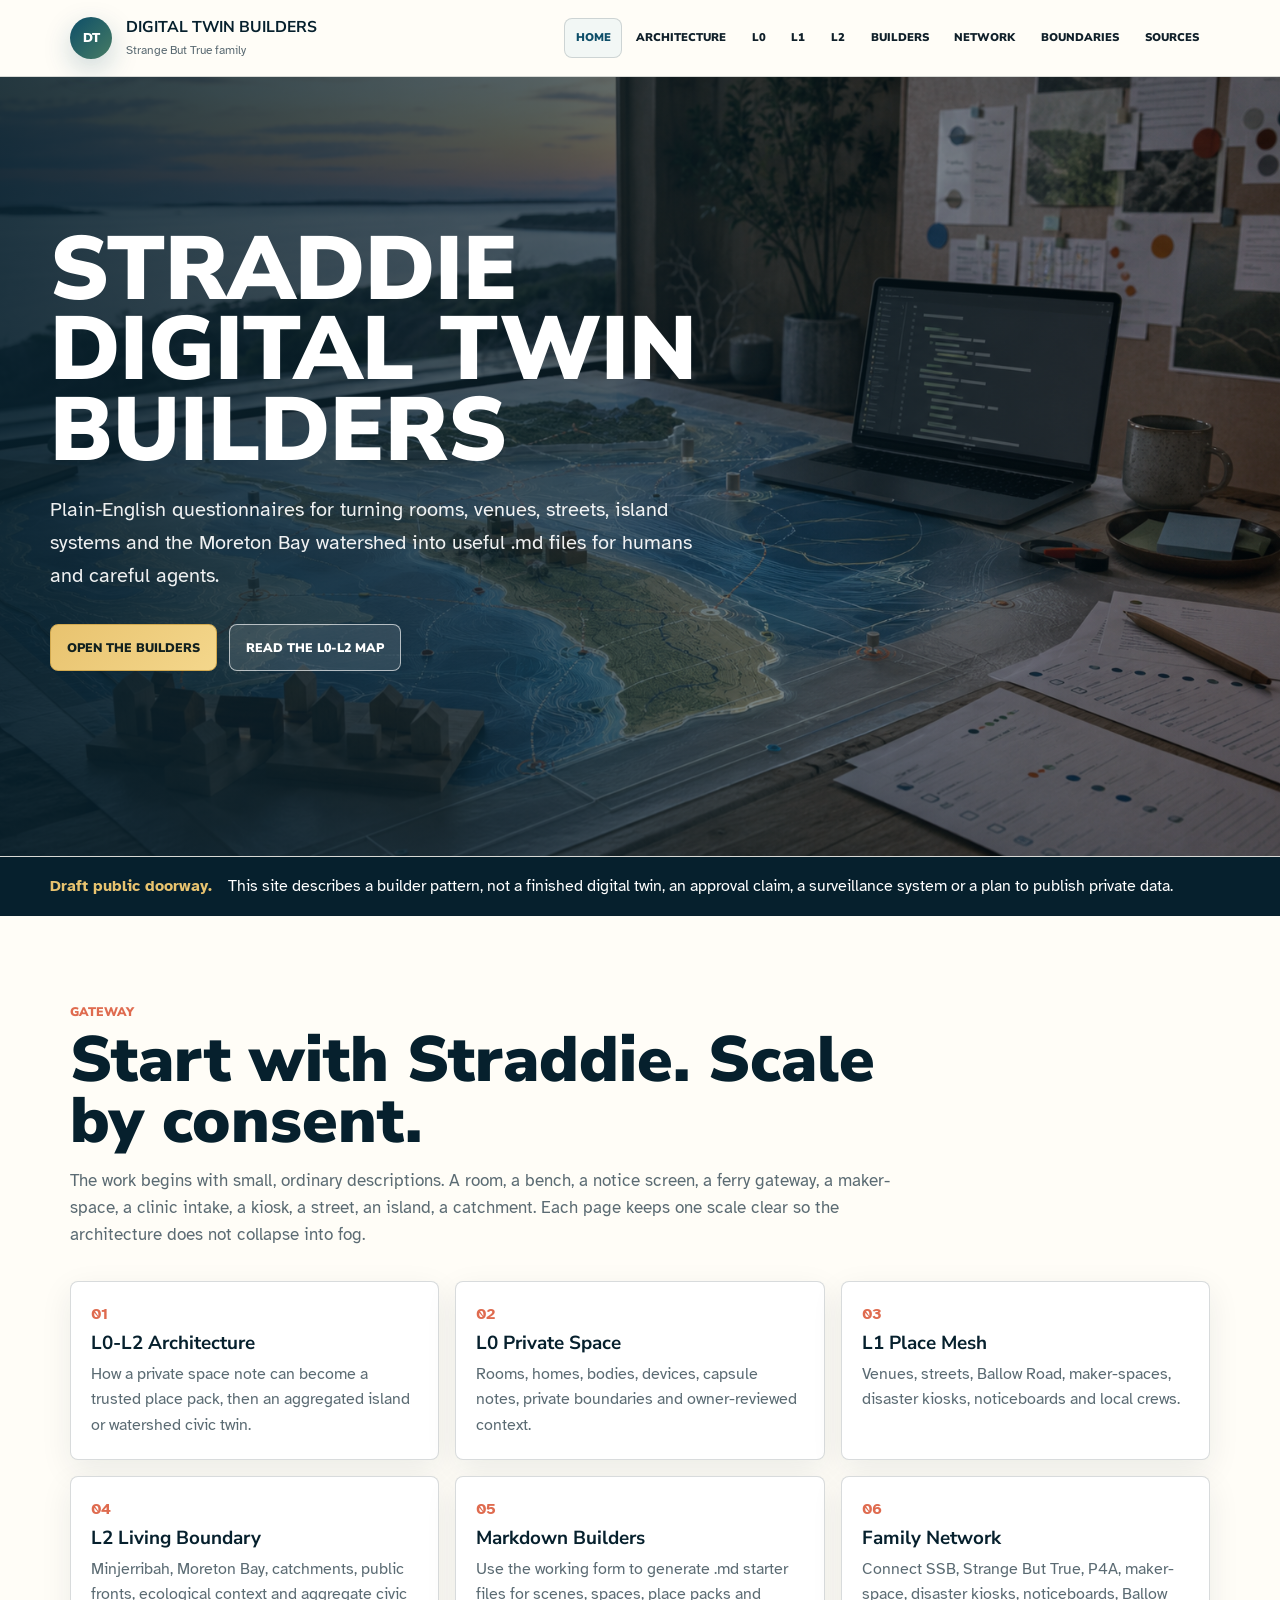
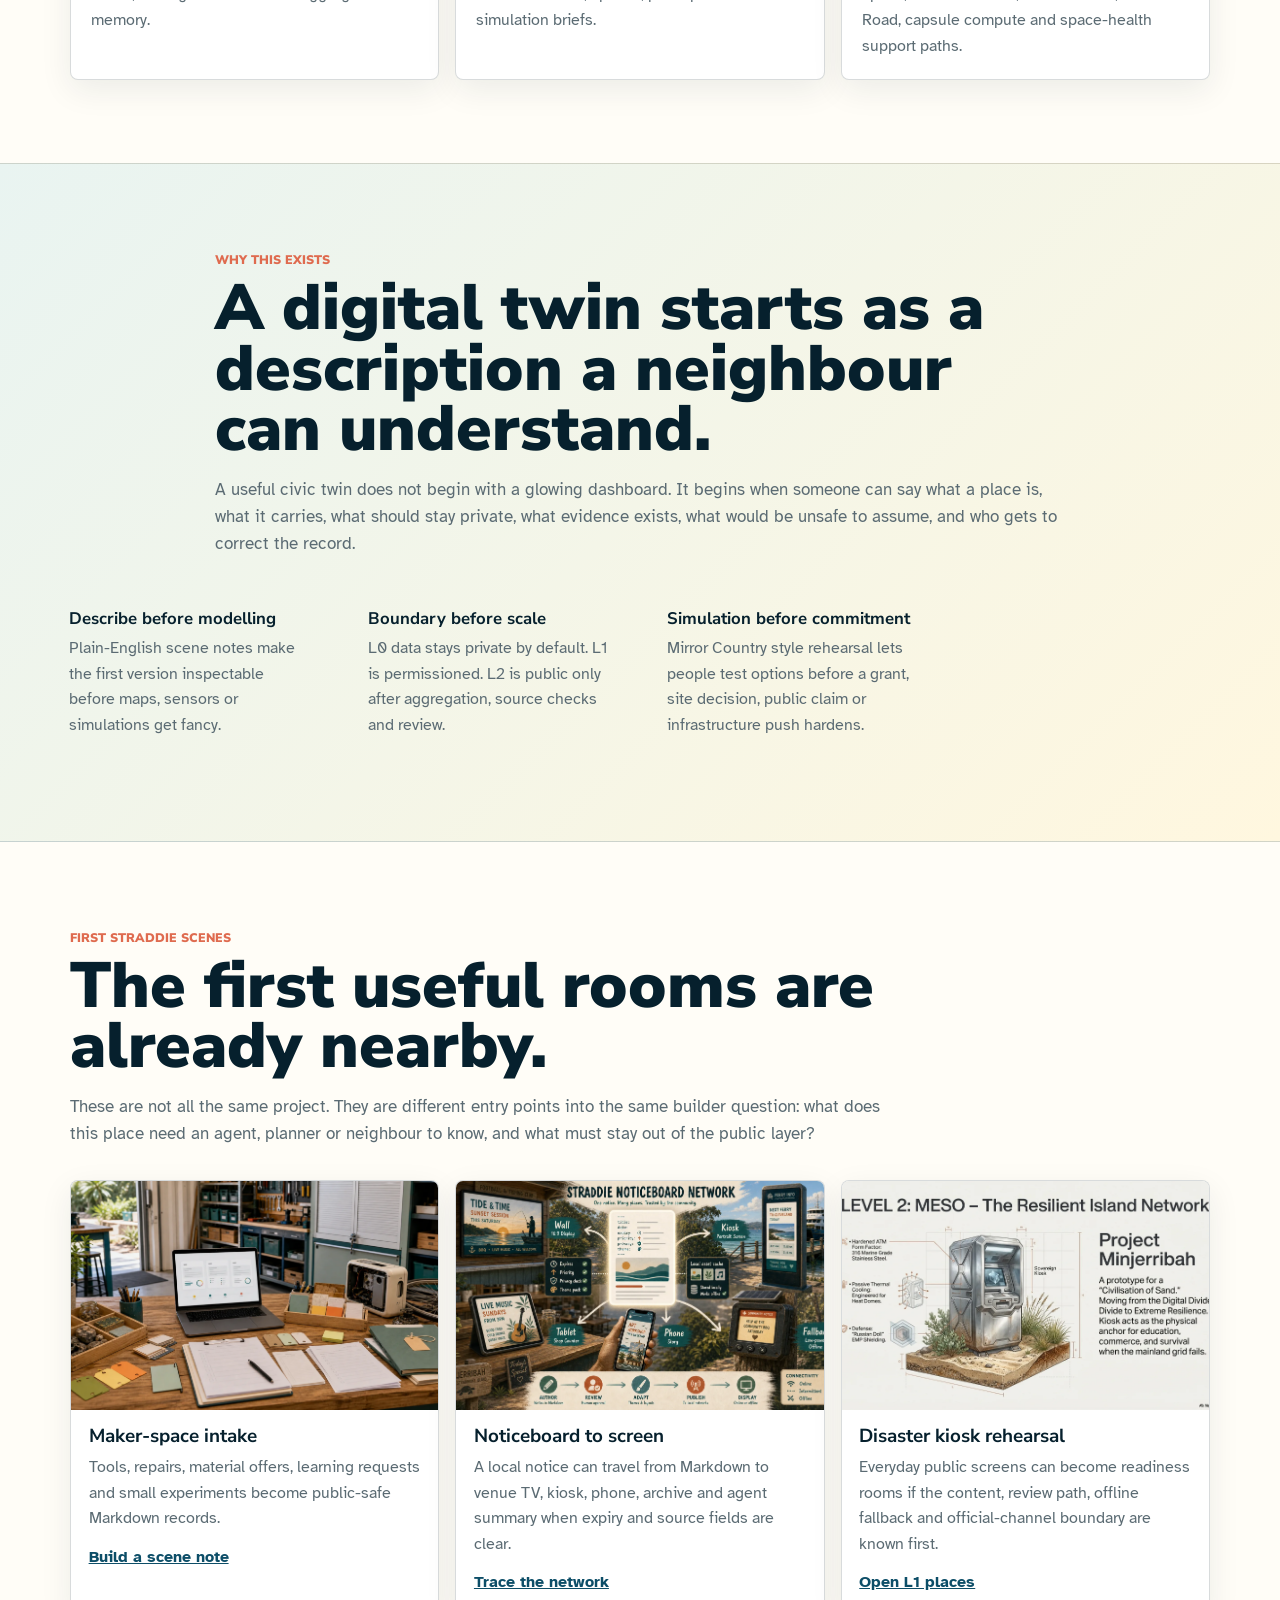
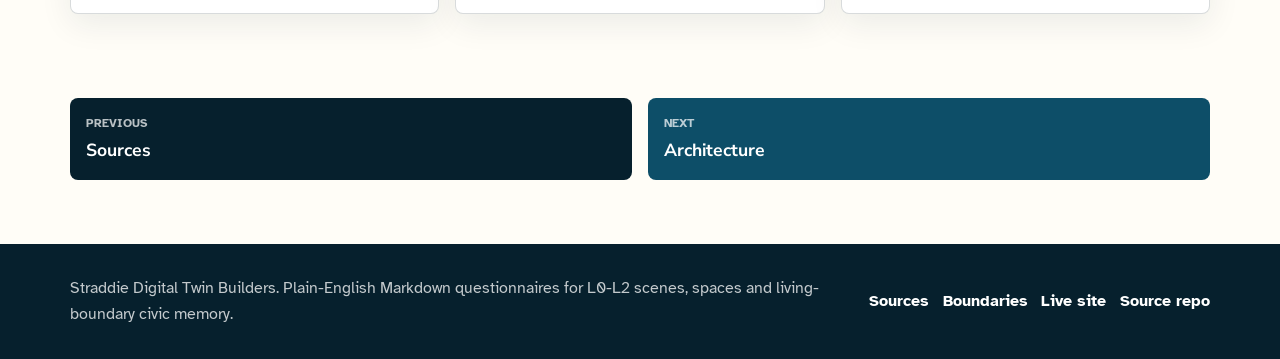
==== index.html @ 5647ea0c "Build Straddie digital twin builders" ====
<!doctype html>
<html lang="en-AU">
  <head>
    <meta charset="utf-8">
    <meta name="viewport" content="width=device-width, initial-scale=1">
    <meta name="description" content="Plain-English Markdown builders for Straddie / Minjerribah digital twin scenes, spaces and watershed-scale civic simulation from L0 to L2.">
    <meta property="og:title" content="Straddie Digital Twin Builders">
    <meta property="og:description" content="A Strange But True family site for describing rooms, places and Moreton Bay watershed scenes as useful .md files.">
    <meta property="og:image" content="assets/img/digital-twin-builders-hero.png">
    <title>Straddie Digital Twin Builders</title>
    <link rel="preconnect" href="https://fonts.googleapis.com">
    <link rel="preconnect" href="https://fonts.gstatic.com" crossorigin>
    <link href="https://fonts.googleapis.com/css2?family=Atkinson+Hyperlegible:wght@400;700&family=Nunito+Sans:wght@700;800;900&display=swap" rel="stylesheet">
    <link rel="stylesheet" href="styles.css">
  </head>
  <body data-page="home">
    <a class="skip-link" href="#main">Skip to content</a>
    <header class="site-header" data-site-header></header>

    <main id="main">
      <section class="hero" id="top" aria-labelledby="hero-title">
        <img class="hero-media" src="assets/img/digital-twin-builders-hero.png" alt="A coastal planning table with layered maps of Minjerribah and Moreton Bay, Markdown forms, small scale blocks and civic simulation notes">
        <div class="hero-shade" aria-hidden="true"></div>
        <div class="hero-copy">
          <h1 id="hero-title">Straddie Digital Twin Builders</h1>
          <p class="hero-lede">Plain-English questionnaires for turning rooms, venues, streets, island systems and the Moreton Bay watershed into useful .md files for humans and careful agents.</p>
          <div class="hero-actions">
            <a class="button primary" href="builders.html">Open the builders</a>
            <a class="button secondary" href="architecture.html">Read the L0-L2 map</a>
          </div>
        </div>
      </section>

      <section class="notice-band" aria-label="Public framing">
        <strong>Draft public doorway.</strong>
        <span>This site describes a builder pattern, not a finished digital twin, an approval claim, a surveillance system or a plan to publish private data.</span>
      </section>

      <section class="section" aria-labelledby="gateway-title">
        <div class="section-heading">
          <span class="section-label">Gateway</span>
          <h2 id="gateway-title">Start with Straddie. Scale by consent.</h2>
          <p>The work begins with small, ordinary descriptions. A room, a bench, a notice screen, a ferry gateway, a maker-space, a clinic intake, a kiosk, a street, an island, a catchment. Each page keeps one scale clear so the architecture does not collapse into fog.</p>
        </div>
        <div class="door-grid">
          <a class="door-card" href="architecture.html">
            <span>01</span>
            <h3>L0-L2 Architecture</h3>
            <p>How a private space note can become a trusted place pack, then an aggregated island or watershed civic twin.</p>
          </a>
          <a class="door-card" href="l0.html">
            <span>02</span>
            <h3>L0 Private Space</h3>
            <p>Rooms, homes, bodies, devices, capsule notes, private boundaries and owner-reviewed context.</p>
          </a>
          <a class="door-card" href="l1.html">
            <span>03</span>
            <h3>L1 Place Mesh</h3>
            <p>Venues, streets, Ballow Road, maker-spaces, disaster kiosks, noticeboards and local crews.</p>
          </a>
          <a class="door-card" href="l2.html">
            <span>04</span>
            <h3>L2 Living Boundary</h3>
            <p>Minjerribah, Moreton Bay, catchments, public fronts, ecological context and aggregate civic memory.</p>
          </a>
          <a class="door-card" href="builders.html">
            <span>05</span>
            <h3>Markdown Builders</h3>
            <p>Use the working form to generate .md starter files for scenes, spaces, place packs and simulation briefs.</p>
          </a>
          <a class="door-card" href="network.html">
            <span>06</span>
            <h3>Family Network</h3>
            <p>Connect SSB, Strange But True, P4A, maker-space, disaster kiosks, noticeboards, Ballow Road, capsule compute and space-health support paths.</p>
          </a>
        </div>
      </section>

      <section class="section accent-band" aria-labelledby="why-title">
        <div class="wide-copy">
          <span class="section-label">Why this exists</span>
          <h2 id="why-title">A digital twin starts as a description a neighbour can understand.</h2>
          <p>A useful civic twin does not begin with a glowing dashboard. It begins when someone can say what a place is, what it carries, what should stay private, what evidence exists, what would be unsafe to assume, and who gets to correct the record.</p>
        </div>
        <div class="method-grid">
          <article>
            <strong>Describe before modelling</strong>
            <span>Plain-English scene notes make the first version inspectable before maps, sensors or simulations get fancy.</span>
          </article>
          <article>
            <strong>Boundary before scale</strong>
            <span>L0 data stays private by default. L1 is permissioned. L2 is public only after aggregation, source checks and review.</span>
          </article>
          <article>
            <strong>Simulation before commitment</strong>
            <span>Mirror Country style rehearsal lets people test options before a grant, site decision, public claim or infrastructure push hardens.</span>
          </article>
        </div>
      </section>

      <section class="section" aria-labelledby="starter-title">
        <div class="section-heading">
          <span class="section-label">First Straddie scenes</span>
          <h2 id="starter-title">The first useful rooms are already nearby.</h2>
          <p>These are not all the same project. They are different entry points into the same builder question: what does this place need an agent, planner or neighbour to know, and what must stay out of the public layer?</p>
        </div>
        <div class="feature-grid three">
          <article class="feature-card">
            <img src="assets/img/forms-intake-desk.webp" alt="A workshop intake desk with paper forms, a laptop and organised repair parts">
            <h3>Maker-space intake</h3>
            <p>Tools, repairs, material offers, learning requests and small experiments become public-safe Markdown records.</p>
            <a href="builders.html">Build a scene note</a>
          </article>
          <article class="feature-card">
            <img src="assets/img/noticeboard-device-pipeline.webp" alt="A noticeboard pipeline showing one Markdown notice adapted to different public screens">
            <h3>Noticeboard to screen</h3>
            <p>A local notice can travel from Markdown to venue TV, kiosk, phone, archive and agent summary when expiry and source fields are clear.</p>
            <a href="network.html">Trace the network</a>
          </article>
          <article class="feature-card">
            <img src="assets/img/resilient-island-network.webp" alt="Illustrated island network of rugged public screens and resilience nodes">
            <h3>Disaster kiosk rehearsal</h3>
            <p>Everyday public screens can become readiness rooms if the content, review path, offline fallback and official-channel boundary are known first.</p>
            <a href="l1.html">Open L1 places</a>
          </article>
        </div>
      </section>

      <div class="sequence-wrap" data-sequence-nav></div>
    </main>

    <footer class="site-footer" data-site-footer></footer>
    <button class="to-top" type="button" data-to-top aria-label="Back to top">Top</button>
    <script src="script.js"></script>
  </body>
</html>
---- styles.css ----
:root {
  --ink: #10202a;
  --muted: #5b6b73;
  --paper: #fffdf7;
  --soft: #f2f7f5;
  --bay: #0d4e68;
  --deep: #06202d;
  --eucalypt: #477c64;
  --sand: #e8c36f;
  --coral: #df6b4f;
  --sky: #d9eef2;
  --line: rgba(16, 32, 42, .16);
  --white: #ffffff;
  --shadow: 0 20px 48px rgba(6, 32, 45, .16);
  --radius: 8px;
  color-scheme: light;
}

* {
  box-sizing: border-box;
}

html {
  scroll-behavior: smooth;
}

body {
  margin: 0;
  font-family: "Atkinson Hyperlegible", Arial, sans-serif;
  color: var(--ink);
  background: var(--paper);
  line-height: 1.6;
}

a {
  color: inherit;
}

img {
  display: block;
  max-width: 100%;
}

.skip-link {
  position: absolute;
  top: -100px;
  left: 1rem;
  z-index: 30;
  background: var(--deep);
  color: var(--white);
  padding: .75rem 1rem;
  border-radius: var(--radius);
}

.skip-link:focus {
  top: 1rem;
}

.site-header {
  position: sticky;
  top: 0;
  z-index: 20;
  background: rgba(255, 253, 247, .92);
  border-bottom: 1px solid var(--line);
  backdrop-filter: blur(16px);
}

.nav {
  min-height: 76px;
  max-width: 1180px;
  margin: 0 auto;
  padding: 0 1.25rem;
  display: flex;
  align-items: center;
  justify-content: space-between;
  gap: 1rem;
}

.brand {
  display: inline-flex;
  align-items: center;
  gap: .85rem;
  text-decoration: none;
  min-width: 230px;
}

.brand-mark {
  width: 42px;
  height: 42px;
  border-radius: 50%;
  display: grid;
  place-items: center;
  background: linear-gradient(135deg, var(--bay), var(--eucalypt));
  color: var(--white);
  font-family: "Nunito Sans", Arial, sans-serif;
  font-weight: 900;
  font-size: .8rem;
  box-shadow: 0 10px 28px rgba(13, 78, 104, .22);
}

.brand-text {
  display: grid;
  gap: .02rem;
}

.brand-text strong,
h1,
h2,
h3,
.nav-links a,
.button,
.section-label {
  font-family: "Nunito Sans", Arial, sans-serif;
}

.brand-text strong {
  color: var(--deep);
  text-transform: uppercase;
  font-size: .98rem;
}

.brand-text span {
  color: var(--muted);
  font-size: .78rem;
}

.nav-links {
  display: flex;
  align-items: center;
  justify-content: flex-end;
  gap: .2rem;
  flex-wrap: wrap;
}

.nav-links a {
  text-decoration: none;
  text-transform: uppercase;
  font-size: .7rem;
  font-weight: 900;
  padding: .62rem .64rem;
  border-radius: var(--radius);
  border: 1px solid transparent;
}

.nav-links a:hover,
.nav-links a[aria-current="page"] {
  border-color: var(--line);
  background: var(--soft);
  color: var(--bay);
}

.nav-toggle {
  display: none;
  border: 1px solid var(--line);
  background: var(--white);
  color: var(--ink);
  border-radius: var(--radius);
  padding: .65rem .85rem;
  font-weight: 900;
}

.hero {
  position: relative;
  min-height: min(780px, calc(100vh - 76px));
  display: flex;
  align-items: center;
  overflow: hidden;
  border-bottom: 1px solid var(--line);
}

.hero-media {
  position: absolute;
  inset: 0;
  width: 100%;
  height: 100%;
  object-fit: cover;
}

.hero-shade {
  position: absolute;
  inset: 0;
  background: linear-gradient(90deg, rgba(6, 32, 45, .88) 0%, rgba(6, 32, 45, .68) 43%, rgba(6, 32, 45, .14) 100%);
}

.hero-copy {
  position: relative;
  width: min(720px, calc(100% - 2rem));
  margin-left: max(1.25rem, calc((100vw - 1180px) / 2));
  padding: 5rem 0 7rem;
  color: var(--white);
}

.hero-copy h1 {
  margin: 0 0 1.4rem;
  max-width: 780px;
  font-size: clamp(3.1rem, 7vw, 7.8rem);
  line-height: .9;
  text-transform: uppercase;
  font-weight: 900;
}

.hero-lede,
.lede {
  font-size: clamp(1.04rem, 1.7vw, 1.28rem);
  color: inherit;
  max-width: 680px;
  margin: 0;
}

.hero-lede {
  color: rgba(255, 255, 255, .93);
  margin-bottom: 2rem;
}

.hero-actions,
.builder-actions {
  display: flex;
  flex-wrap: wrap;
  gap: .75rem;
}

.button {
  display: inline-flex;
  min-height: 46px;
  align-items: center;
  justify-content: center;
  border-radius: var(--radius);
  border: 1px solid currentColor;
  padding: .78rem 1rem;
  text-decoration: none;
  font-weight: 900;
  text-transform: uppercase;
  font-size: .78rem;
  cursor: pointer;
}

.button.primary {
  color: #12211f;
  border-color: #d2a94f;
  background: linear-gradient(135deg, var(--sand), #f4d78c);
}

.button.secondary {
  color: inherit;
  border-color: rgba(255, 255, 255, .56);
  background: rgba(255, 255, 255, .1);
}

main .button.secondary,
.builder-actions .button.secondary {
  border-color: var(--line);
  background: var(--white);
}

.hero .button.secondary {
  color: var(--white);
  border-color: rgba(255, 255, 255, .64);
  background: rgba(255, 255, 255, .12);
}

.notice-band {
  display: flex;
  gap: 1rem;
  align-items: center;
  padding: 1.05rem max(1.25rem, calc((100vw - 1180px) / 2));
  background: var(--deep);
  color: var(--white);
}

.notice-band strong {
  color: var(--sand);
  white-space: nowrap;
}

.section,
.page-hero {
  max-width: 1180px;
  margin: 0 auto;
  padding: 5.2rem 1.25rem;
}

.page-hero {
  display: grid;
  grid-template-columns: minmax(0, 1.1fr) minmax(320px, .9fr);
  gap: clamp(2rem, 5vw, 5rem);
  align-items: center;
}

.compact-hero {
  grid-template-columns: 1fr;
  padding-bottom: 3rem;
}

.page-hero h1,
.section-heading h2,
.wide-copy h2 {
  margin: .3rem 0 1rem;
  font-size: clamp(2.25rem, 5vw, 5.2rem);
  line-height: .95;
  font-weight: 900;
  color: var(--deep);
}

.page-hero .lede {
  color: #33454c;
}

.section-heading {
  max-width: 820px;
  margin-bottom: 2rem;
}

.section-heading p,
.wide-copy p {
  color: var(--muted);
  font-size: 1.05rem;
}

.section-label {
  display: inline-block;
  color: var(--coral);
  text-transform: uppercase;
  font-weight: 900;
  font-size: .78rem;
}

.door-grid,
.feature-grid,
.info-grid,
.question-grid,
.source-grid,
.boundary-grid {
  display: grid;
  gap: 1rem;
}

.door-grid {
  grid-template-columns: repeat(3, minmax(0, 1fr));
}

.feature-grid.three,
.question-grid,
.source-grid,
.boundary-grid,
.info-grid {
  grid-template-columns: repeat(3, minmax(0, 1fr));
}

.door-card,
.feature-card,
.info-grid article,
.question-grid article,
.source-grid article,
.boundary-grid article,
.metric-grid article,
.scene-list article {
  background: var(--white);
  border: 1px solid var(--line);
  border-radius: var(--radius);
  box-shadow: 0 10px 32px rgba(6, 32, 45, .08);
}

.door-card,
.info-grid article,
.question-grid article,
.source-grid article,
.boundary-grid article {
  padding: 1.25rem;
  text-decoration: none;
}

.door-card span {
  color: var(--coral);
  font-weight: 900;
}

.door-card h3,
.feature-card h3,
.info-grid h3,
.question-grid h3,
.source-grid h3,
.boundary-grid h3 {
  margin: .35rem 0 .45rem;
  font-size: 1.18rem;
  line-height: 1.15;
  color: var(--deep);
}

.door-card p,
.feature-card p,
.info-grid p,
.question-grid p,
.source-grid p,
.boundary-grid p,
.scene-list p {
  color: var(--muted);
  margin: 0;
}

.door-card:hover,
.source-grid article:hover,
.feature-card:hover {
  transform: translateY(-2px);
  box-shadow: var(--shadow);
}

.feature-card {
  overflow: hidden;
}

.feature-card img {
  width: 100%;
  aspect-ratio: 16 / 10;
  object-fit: cover;
}

.feature-card h3,
.feature-card p,
.feature-card a {
  margin-left: 1.1rem;
  margin-right: 1.1rem;
}

.feature-card h3 {
  margin-top: 1rem;
}

.feature-card a,
.source-grid a,
.info-grid a {
  display: inline-block;
  margin-top: .8rem;
  color: var(--bay);
  font-weight: 900;
}

.feature-card a {
  margin-bottom: 1.1rem;
}

.accent-band {
  max-width: none;
  background: linear-gradient(135deg, #e9f4f1, #fff7df);
  border-top: 1px solid var(--line);
  border-bottom: 1px solid var(--line);
}

.accent-band > * {
  max-width: 1180px;
  margin-left: auto;
  margin-right: auto;
}

.wide-copy {
  max-width: 850px;
  margin-bottom: 2rem;
}

.method-grid,
.metric-grid {
  display: grid;
  grid-template-columns: repeat(4, minmax(0, 1fr));
  gap: 1rem;
}

.method-grid article,
.metric-grid article {
  padding: 1.2rem;
}

.method-grid strong,
.metric-grid strong {
  display: block;
  color: var(--deep);
  font-family: "Nunito Sans", Arial, sans-serif;
  font-size: 1.05rem;
  line-height: 1.15;
  margin-bottom: .5rem;
}

.method-grid span,
.metric-grid span {
  color: var(--muted);
}

.image-card {
  margin: 0;
  border-radius: var(--radius);
  overflow: hidden;
  border: 1px solid var(--line);
  background: var(--white);
  box-shadow: var(--shadow);
}

.image-card img {
  width: 100%;
  aspect-ratio: 16 / 11;
  object-fit: cover;
}

.image-card figcaption {
  padding: .85rem 1rem;
  color: var(--muted);
  font-size: .92rem;
}

.scale-stack,
.timeline,
.scene-list,
.source-list {
  display: grid;
  gap: 1rem;
}

.scale-row,
.timeline article,
.source-list article {
  display: grid;
  grid-template-columns: 90px minmax(0, 1fr);
  gap: 1.25rem;
  border-top: 1px solid var(--line);
  padding-top: 1.5rem;
}

.scale-row span,
.timeline span {
  width: 62px;
  height: 62px;
  display: grid;
  place-items: center;
  border-radius: 50%;
  background: var(--bay);
  color: var(--white);
  font-family: "Nunito Sans", Arial, sans-serif;
  font-weight: 900;
}

.scale-row h2,
.timeline h3 {
  margin: 0 0 .4rem;
  color: var(--deep);
}

.scale-row p,
.timeline p {
  margin: 0;
  color: var(--muted);
}

.scene-list {
  grid-template-columns: repeat(2, minmax(0, 1fr));
}

.scene-list article {
  padding: 1.2rem;
}

.scene-list span {
  display: block;
  color: var(--coral);
  font-weight: 900;
  margin-bottom: .35rem;
}

.builder-section {
  display: grid;
  grid-template-columns: minmax(0, 1fr) minmax(320px, .85fr);
  gap: 1.5rem;
  align-items: start;
}

.builder-form,
.output-panel {
  background: var(--white);
  border: 1px solid var(--line);
  border-radius: var(--radius);
  box-shadow: 0 12px 34px rgba(6, 32, 45, .1);
}

.builder-form {
  padding: 1rem;
}

fieldset {
  border: 1px solid var(--line);
  border-radius: var(--radius);
  margin: 0 0 1rem;
  padding: 1rem;
}

legend {
  padding: 0 .35rem;
  font-family: "Nunito Sans", Arial, sans-serif;
  font-weight: 900;
  color: var(--deep);
}

label {
  display: grid;
  gap: .35rem;
  margin-bottom: .9rem;
  font-weight: 700;
  color: var(--deep);
}

input,
select,
textarea {
  width: 100%;
  font: inherit;
  border: 1px solid var(--line);
  border-radius: var(--radius);
  padding: .75rem;
  color: var(--ink);
  background: #fffefa;
}

textarea {
  min-height: 112px;
  resize: vertical;
}

.output-panel {
  position: sticky;
  top: 96px;
  padding: 1rem;
}

.output-panel h2 {
  margin: 0 0 .8rem;
  font-size: 1.2rem;
}

.output-panel textarea {
  min-height: 760px;
  font-family: Consolas, "Liberation Mono", monospace;
  font-size: .9rem;
  line-height: 1.5;
}

.status-line {
  min-height: 1.4rem;
  color: var(--bay);
  font-weight: 700;
}

.table-wrap {
  overflow-x: auto;
  border: 1px solid var(--line);
  border-radius: var(--radius);
  background: var(--white);
}

table {
  width: 100%;
  border-collapse: collapse;
}

th,
td {
  text-align: left;
  vertical-align: top;
  padding: 1rem;
  border-bottom: 1px solid var(--line);
}

th {
  color: var(--deep);
  font-family: "Nunito Sans", Arial, sans-serif;
}

td {
  color: var(--muted);
}

.sequence-wrap {
  max-width: 1180px;
  margin: 0 auto 4rem;
  padding: 0 1.25rem;
}

.sequence-nav {
  display: grid;
  grid-template-columns: 1fr 1fr;
  gap: 1rem;
}

.sequence-nav a {
  display: grid;
  gap: .2rem;
  text-decoration: none;
  background: var(--deep);
  color: var(--white);
  border-radius: var(--radius);
  padding: 1rem;
}

.sequence-nav a:last-child {
  background: var(--bay);
}

.sequence-nav span {
  color: rgba(255, 255, 255, .72);
  text-transform: uppercase;
  font-size: .75rem;
  font-weight: 900;
}

.sequence-nav strong {
  font-family: "Nunito Sans", Arial, sans-serif;
  font-size: 1.1rem;
}

.site-footer {
  background: var(--deep);
  color: var(--white);
}

.footer-inner {
  max-width: 1180px;
  margin: 0 auto;
  padding: 2rem 1.25rem;
  display: grid;
  grid-template-columns: minmax(0, 1fr) auto;
  gap: 1rem;
  align-items: center;
}

.footer-inner p {
  margin: 0;
  color: rgba(255, 255, 255, .76);
}

.footer-links {
  display: flex;
  gap: .85rem;
  flex-wrap: wrap;
}

.footer-links a {
  color: var(--white);
  text-decoration: none;
  font-weight: 900;
}

.to-top {
  position: fixed;
  right: 1rem;
  bottom: 1rem;
  z-index: 25;
  width: 48px;
  height: 48px;
  border-radius: 50%;
  border: 1px solid rgba(255, 255, 255, .7);
  background: var(--coral);
  color: var(--white);
  font-family: "Nunito Sans", Arial, sans-serif;
  font-weight: 900;
  opacity: 0;
  pointer-events: none;
  transition: opacity .2s ease, transform .2s ease;
  cursor: pointer;
}

.to-top.visible {
  opacity: 1;
  pointer-events: auto;
}

.to-top:hover {
  transform: translateY(-2px);
}

@media (max-width: 940px) {
  .nav {
    align-items: flex-start;
    padding-top: .8rem;
    padding-bottom: .8rem;
  }

  .nav-toggle {
    display: inline-flex;
  }

  .nav-links {
    display: none;
    position: absolute;
    left: 1rem;
    right: 1rem;
    top: 70px;
    padding: .8rem;
    background: var(--paper);
    border: 1px solid var(--line);
    border-radius: var(--radius);
    box-shadow: var(--shadow);
  }

  .nav-links.open {
    display: grid;
  }

  .nav-links a {
    width: 100%;
  }

  .page-hero,
  .builder-section {
    grid-template-columns: 1fr;
  }

  .output-panel {
    position: static;
  }

  .door-grid,
  .feature-grid.three,
  .question-grid,
  .source-grid,
  .boundary-grid,
  .info-grid,
  .method-grid,
  .metric-grid,
  .scene-list {
    grid-template-columns: 1fr;
  }

  .notice-band,
  .footer-inner {
    grid-template-columns: 1fr;
    display: grid;
  }
}

@media (max-width: 640px) {
  .brand {
    min-width: 0;
  }

  .brand-text span {
    display: none;
  }

  .hero {
    min-height: 720px;
  }

  .hero-shade {
    background: linear-gradient(180deg, rgba(6, 32, 45, .9) 0%, rgba(6, 32, 45, .74) 58%, rgba(6, 32, 45, .4) 100%);
  }

  .hero-copy {
    padding-top: 4rem;
  }

  .hero-copy h1 {
    font-size: clamp(2.7rem, 16vw, 4.8rem);
  }

  .section,
  .page-hero {
    padding-top: 3.5rem;
    padding-bottom: 3.5rem;
  }

  .scale-row,
  .timeline article,
  .source-list article {
    grid-template-columns: 1fr;
  }

  .sequence-nav {
    grid-template-columns: 1fr;
  }
}
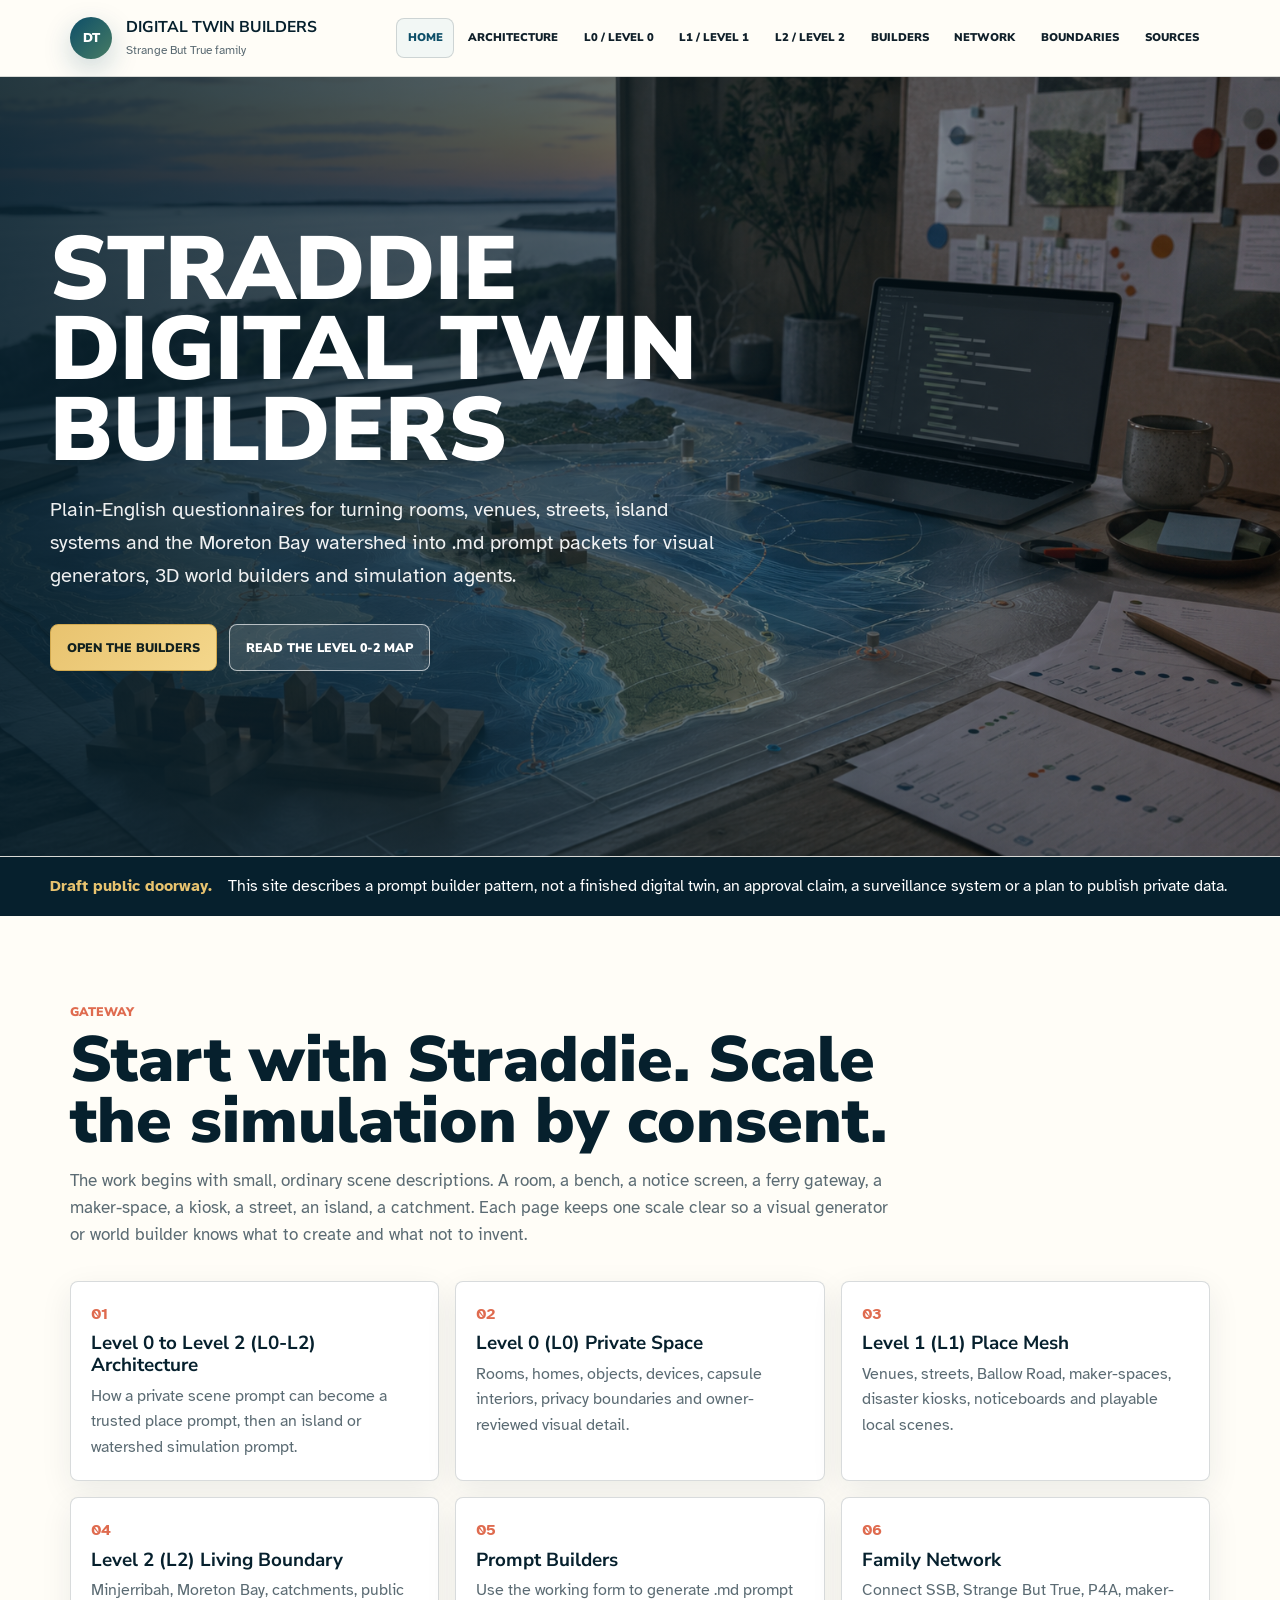
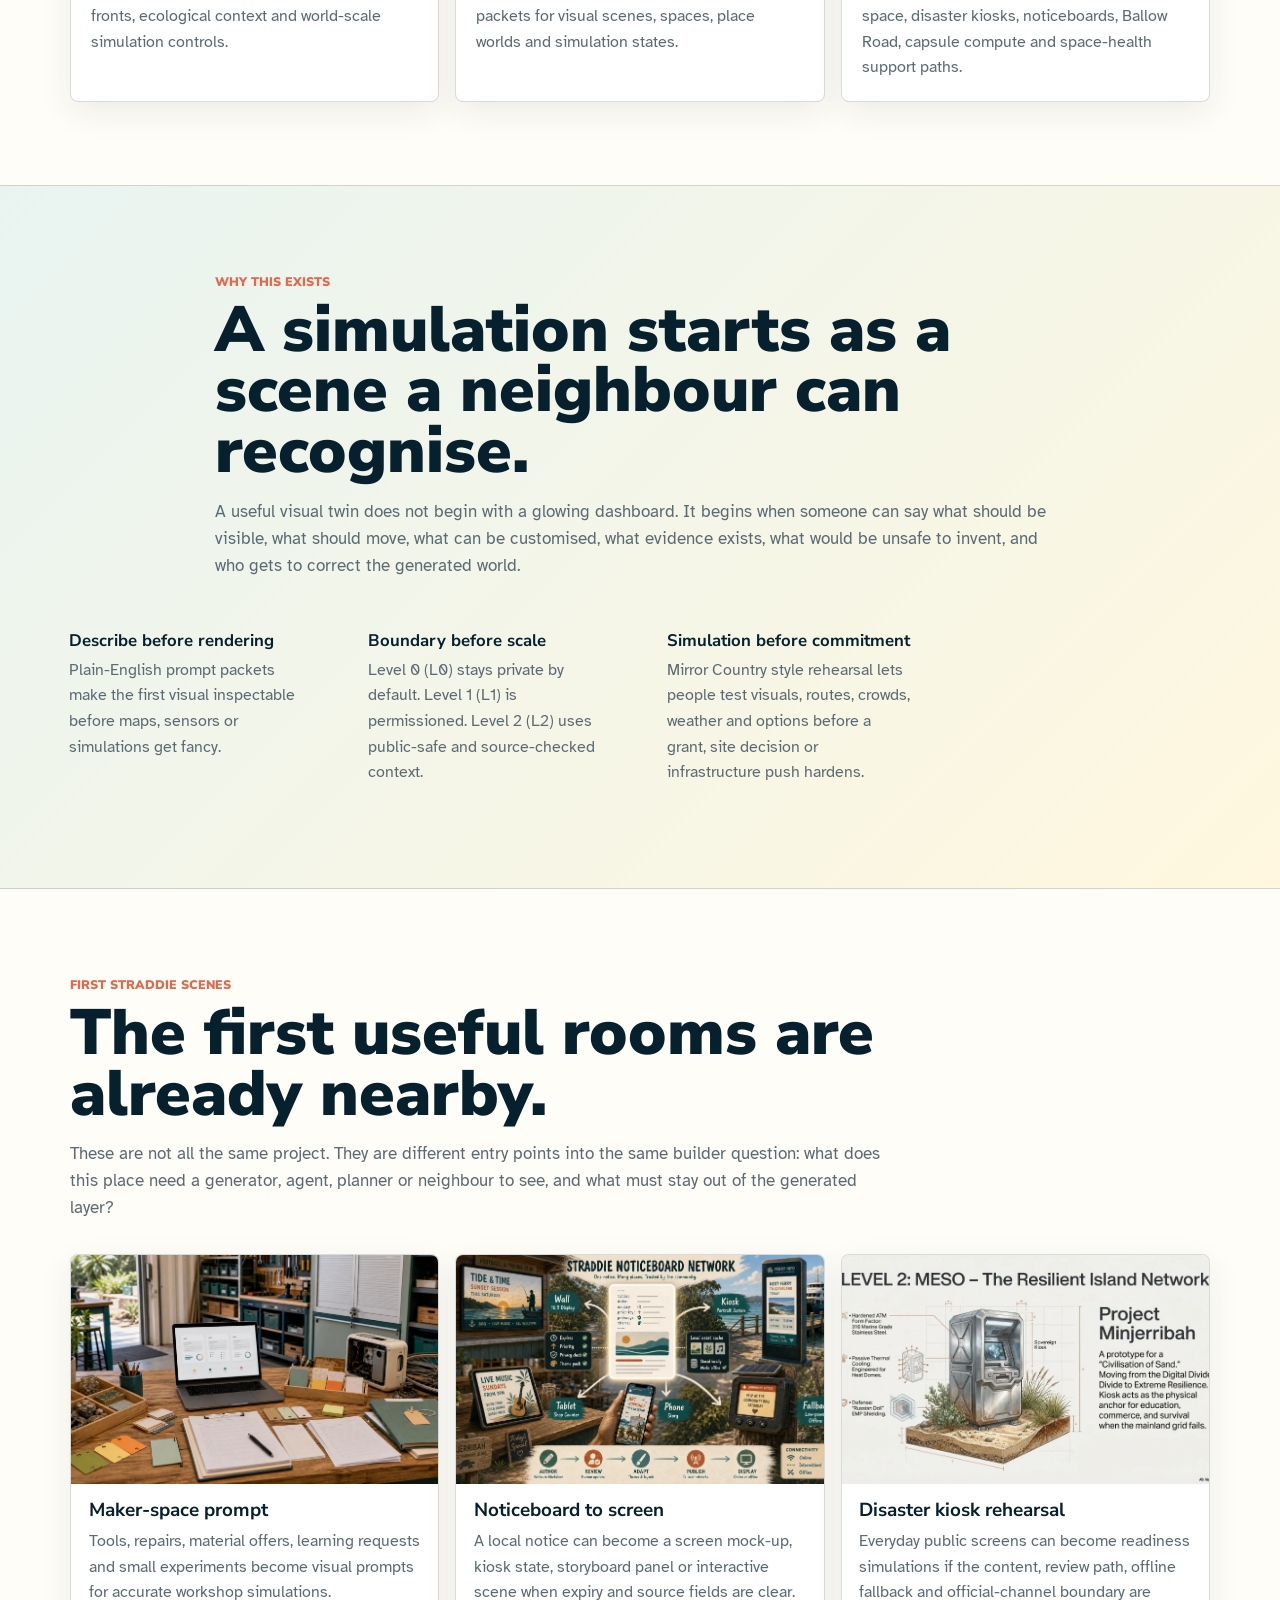
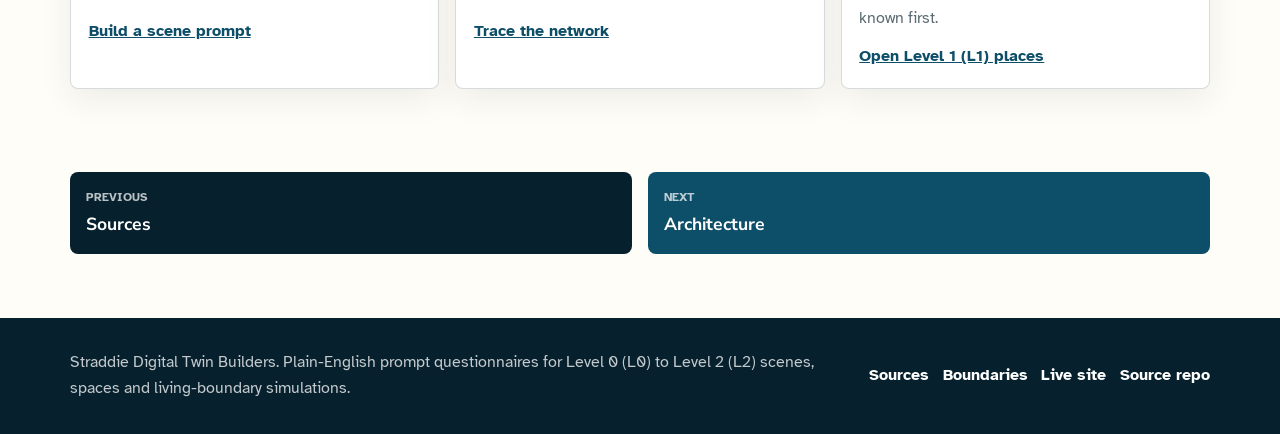
==== commit 0017b89e: "Refocus builders on simulation prompts" ====
--- a/index.html
+++ b/index.html
@@ -3,9 +3,9 @@
   <head>
     <meta charset="utf-8">
     <meta name="viewport" content="width=device-width, initial-scale=1">
-    <meta name="description" content="Plain-English Markdown builders for Straddie / Minjerribah digital twin scenes, spaces and watershed-scale civic simulation from L0 to L2.">
+    <meta name="description" content="Plain-English Markdown prompt builders for Straddie / Minjerribah digital twin scenes, visual generators and world-building simulations from Level 0 (L0) to Level 2 (L2).">
     <meta property="og:title" content="Straddie Digital Twin Builders">
-    <meta property="og:description" content="A Strange But True family site for describing rooms, places and Moreton Bay watershed scenes as useful .md files.">
+    <meta property="og:description" content="A Strange But True family site for spawning plain-English visual and world-builder prompts from rooms, places and Moreton Bay watershed scenes.">
     <meta property="og:image" content="assets/img/digital-twin-builders-hero.png">
     <title>Straddie Digital Twin Builders</title>
     <link rel="preconnect" href="https://fonts.googleapis.com">
@@ -23,50 +23,50 @@
         <div class="hero-shade" aria-hidden="true"></div>
         <div class="hero-copy">
           <h1 id="hero-title">Straddie Digital Twin Builders</h1>
-          <p class="hero-lede">Plain-English questionnaires for turning rooms, venues, streets, island systems and the Moreton Bay watershed into useful .md files for humans and careful agents.</p>
+          <p class="hero-lede">Plain-English questionnaires for turning rooms, venues, streets, island systems and the Moreton Bay watershed into .md prompt packets for visual generators, 3D world builders and simulation agents.</p>
           <div class="hero-actions">
             <a class="button primary" href="builders.html">Open the builders</a>
-            <a class="button secondary" href="architecture.html">Read the L0-L2 map</a>
+            <a class="button secondary" href="architecture.html">Read the Level 0-2 map</a>
           </div>
         </div>
       </section>
 
       <section class="notice-band" aria-label="Public framing">
         <strong>Draft public doorway.</strong>
-        <span>This site describes a builder pattern, not a finished digital twin, an approval claim, a surveillance system or a plan to publish private data.</span>
+        <span>This site describes a prompt builder pattern, not a finished digital twin, an approval claim, a surveillance system or a plan to publish private data.</span>
       </section>
 
       <section class="section" aria-labelledby="gateway-title">
         <div class="section-heading">
           <span class="section-label">Gateway</span>
-          <h2 id="gateway-title">Start with Straddie. Scale by consent.</h2>
-          <p>The work begins with small, ordinary descriptions. A room, a bench, a notice screen, a ferry gateway, a maker-space, a clinic intake, a kiosk, a street, an island, a catchment. Each page keeps one scale clear so the architecture does not collapse into fog.</p>
+          <h2 id="gateway-title">Start with Straddie. Scale the simulation by consent.</h2>
+          <p>The work begins with small, ordinary scene descriptions. A room, a bench, a notice screen, a ferry gateway, a maker-space, a kiosk, a street, an island, a catchment. Each page keeps one scale clear so a visual generator or world builder knows what to create and what not to invent.</p>
         </div>
         <div class="door-grid">
           <a class="door-card" href="architecture.html">
             <span>01</span>
-            <h3>L0-L2 Architecture</h3>
-            <p>How a private space note can become a trusted place pack, then an aggregated island or watershed civic twin.</p>
+            <h3>Level 0 to Level 2 (L0-L2) Architecture</h3>
+            <p>How a private scene prompt can become a trusted place prompt, then an island or watershed simulation prompt.</p>
           </a>
           <a class="door-card" href="l0.html">
             <span>02</span>
-            <h3>L0 Private Space</h3>
-            <p>Rooms, homes, bodies, devices, capsule notes, private boundaries and owner-reviewed context.</p>
+            <h3>Level 0 (L0) Private Space</h3>
+            <p>Rooms, homes, objects, devices, capsule interiors, privacy boundaries and owner-reviewed visual detail.</p>
           </a>
           <a class="door-card" href="l1.html">
             <span>03</span>
-            <h3>L1 Place Mesh</h3>
-            <p>Venues, streets, Ballow Road, maker-spaces, disaster kiosks, noticeboards and local crews.</p>
+            <h3>Level 1 (L1) Place Mesh</h3>
+            <p>Venues, streets, Ballow Road, maker-spaces, disaster kiosks, noticeboards and playable local scenes.</p>
           </a>
           <a class="door-card" href="l2.html">
             <span>04</span>
-            <h3>L2 Living Boundary</h3>
-            <p>Minjerribah, Moreton Bay, catchments, public fronts, ecological context and aggregate civic memory.</p>
+            <h3>Level 2 (L2) Living Boundary</h3>
+            <p>Minjerribah, Moreton Bay, catchments, public fronts, ecological context and world-scale simulation controls.</p>
           </a>
           <a class="door-card" href="builders.html">
             <span>05</span>
-            <h3>Markdown Builders</h3>
-            <p>Use the working form to generate .md starter files for scenes, spaces, place packs and simulation briefs.</p>
+            <h3>Prompt Builders</h3>
+            <p>Use the working form to generate .md prompt packets for visual scenes, spaces, place worlds and simulation states.</p>
           </a>
           <a class="door-card" href="network.html">
             <span>06</span>
@@ -79,21 +79,21 @@
       <section class="section accent-band" aria-labelledby="why-title">
         <div class="wide-copy">
           <span class="section-label">Why this exists</span>
-          <h2 id="why-title">A digital twin starts as a description a neighbour can understand.</h2>
-          <p>A useful civic twin does not begin with a glowing dashboard. It begins when someone can say what a place is, what it carries, what should stay private, what evidence exists, what would be unsafe to assume, and who gets to correct the record.</p>
+          <h2 id="why-title">A simulation starts as a scene a neighbour can recognise.</h2>
+          <p>A useful visual twin does not begin with a glowing dashboard. It begins when someone can say what should be visible, what should move, what can be customised, what evidence exists, what would be unsafe to invent, and who gets to correct the generated world.</p>
         </div>
         <div class="method-grid">
           <article>
-            <strong>Describe before modelling</strong>
-            <span>Plain-English scene notes make the first version inspectable before maps, sensors or simulations get fancy.</span>
+            <strong>Describe before rendering</strong>
+            <span>Plain-English prompt packets make the first visual inspectable before maps, sensors or simulations get fancy.</span>
           </article>
           <article>
             <strong>Boundary before scale</strong>
-            <span>L0 data stays private by default. L1 is permissioned. L2 is public only after aggregation, source checks and review.</span>
+            <span>Level 0 (L0) stays private by default. Level 1 (L1) is permissioned. Level 2 (L2) uses public-safe and source-checked context.</span>
           </article>
           <article>
             <strong>Simulation before commitment</strong>
-            <span>Mirror Country style rehearsal lets people test options before a grant, site decision, public claim or infrastructure push hardens.</span>
+            <span>Mirror Country style rehearsal lets people test visuals, routes, crowds, weather and options before a grant, site decision or infrastructure push hardens.</span>
           </article>
         </div>
       </section>
@@ -102,26 +102,26 @@
         <div class="section-heading">
           <span class="section-label">First Straddie scenes</span>
           <h2 id="starter-title">The first useful rooms are already nearby.</h2>
-          <p>These are not all the same project. They are different entry points into the same builder question: what does this place need an agent, planner or neighbour to know, and what must stay out of the public layer?</p>
+          <p>These are not all the same project. They are different entry points into the same builder question: what does this place need a generator, agent, planner or neighbour to see, and what must stay out of the generated layer?</p>
         </div>
         <div class="feature-grid three">
           <article class="feature-card">
             <img src="assets/img/forms-intake-desk.webp" alt="A workshop intake desk with paper forms, a laptop and organised repair parts">
-            <h3>Maker-space intake</h3>
-            <p>Tools, repairs, material offers, learning requests and small experiments become public-safe Markdown records.</p>
-            <a href="builders.html">Build a scene note</a>
+            <h3>Maker-space prompt</h3>
+            <p>Tools, repairs, material offers, learning requests and small experiments become visual prompts for accurate workshop simulations.</p>
+            <a href="builders.html">Build a scene prompt</a>
           </article>
           <article class="feature-card">
             <img src="assets/img/noticeboard-device-pipeline.webp" alt="A noticeboard pipeline showing one Markdown notice adapted to different public screens">
             <h3>Noticeboard to screen</h3>
-            <p>A local notice can travel from Markdown to venue TV, kiosk, phone, archive and agent summary when expiry and source fields are clear.</p>
+            <p>A local notice can become a screen mock-up, kiosk state, storyboard panel or interactive scene when expiry and source fields are clear.</p>
             <a href="network.html">Trace the network</a>
           </article>
           <article class="feature-card">
             <img src="assets/img/resilient-island-network.webp" alt="Illustrated island network of rugged public screens and resilience nodes">
             <h3>Disaster kiosk rehearsal</h3>
-            <p>Everyday public screens can become readiness rooms if the content, review path, offline fallback and official-channel boundary are known first.</p>
-            <a href="l1.html">Open L1 places</a>
+            <p>Everyday public screens can become readiness simulations if the content, review path, offline fallback and official-channel boundary are known first.</p>
+            <a href="l1.html">Open Level 1 (L1) places</a>
           </article>
         </div>
       </section>
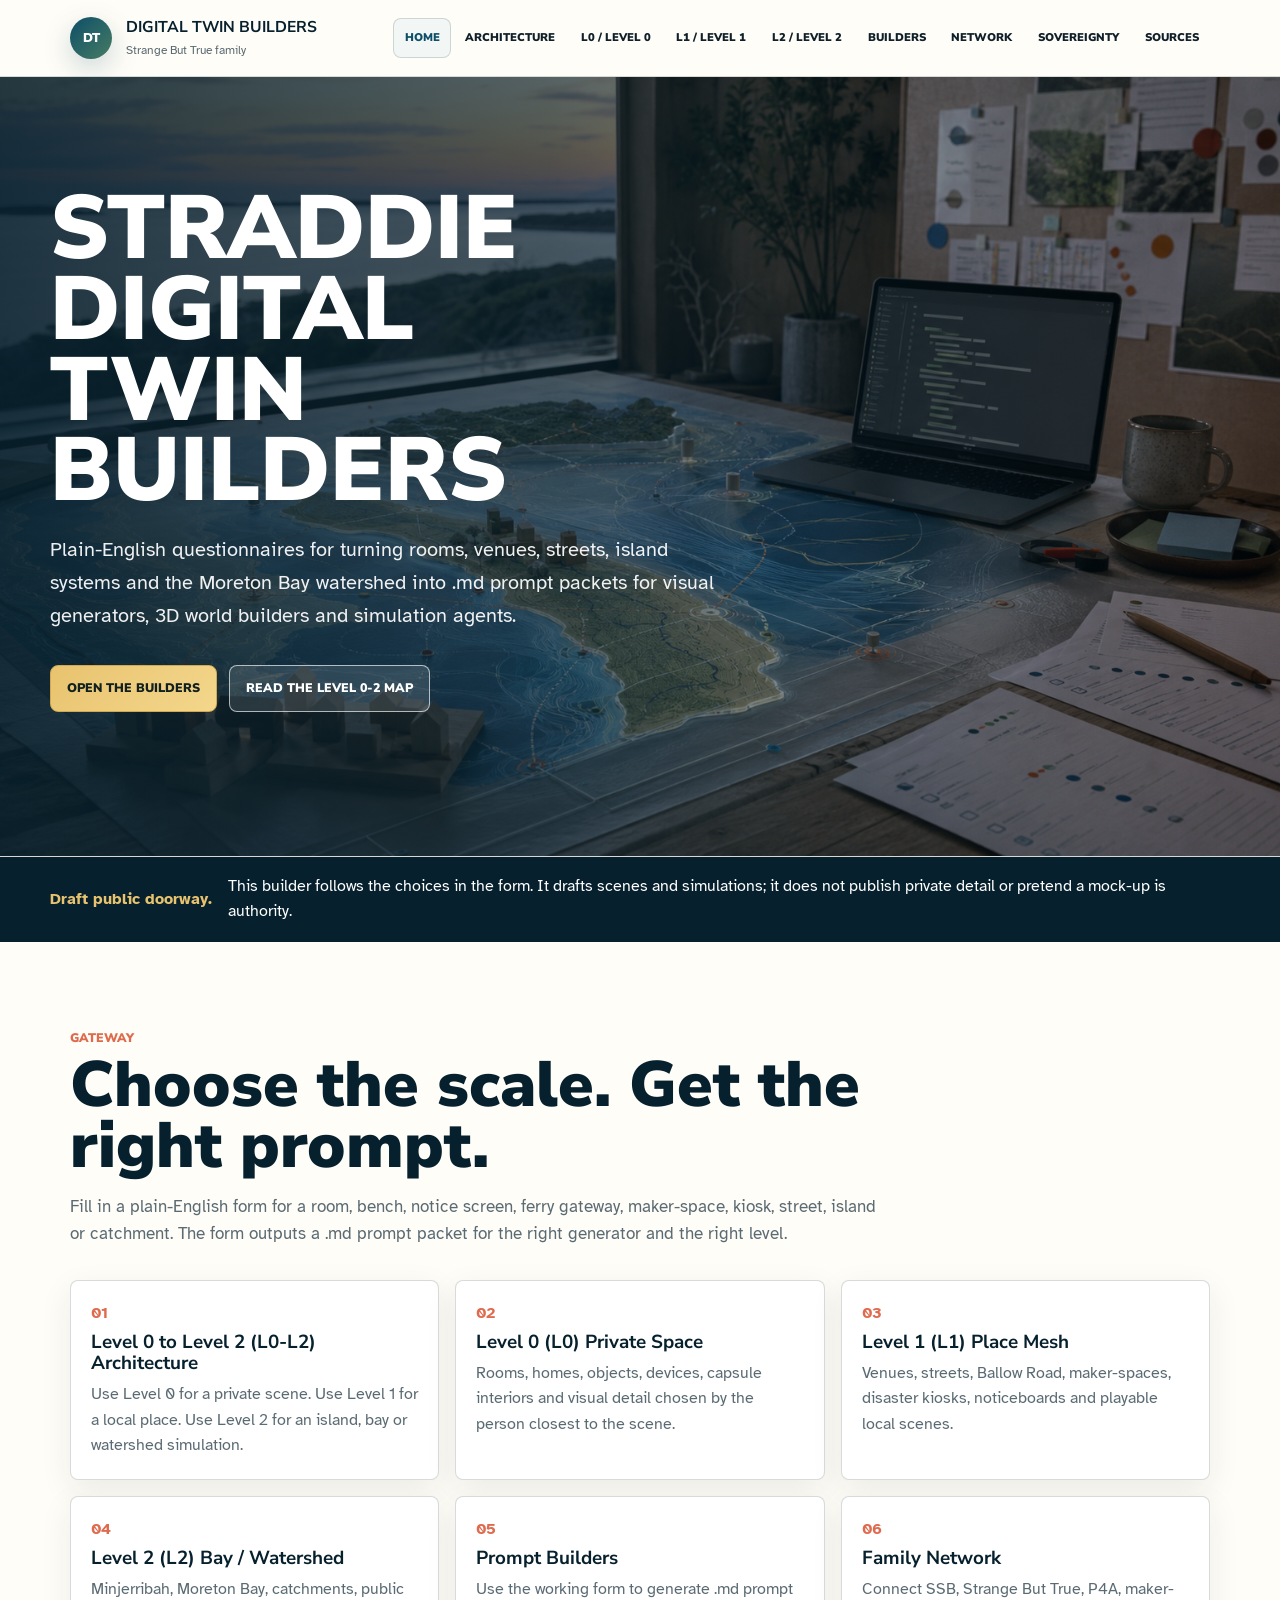
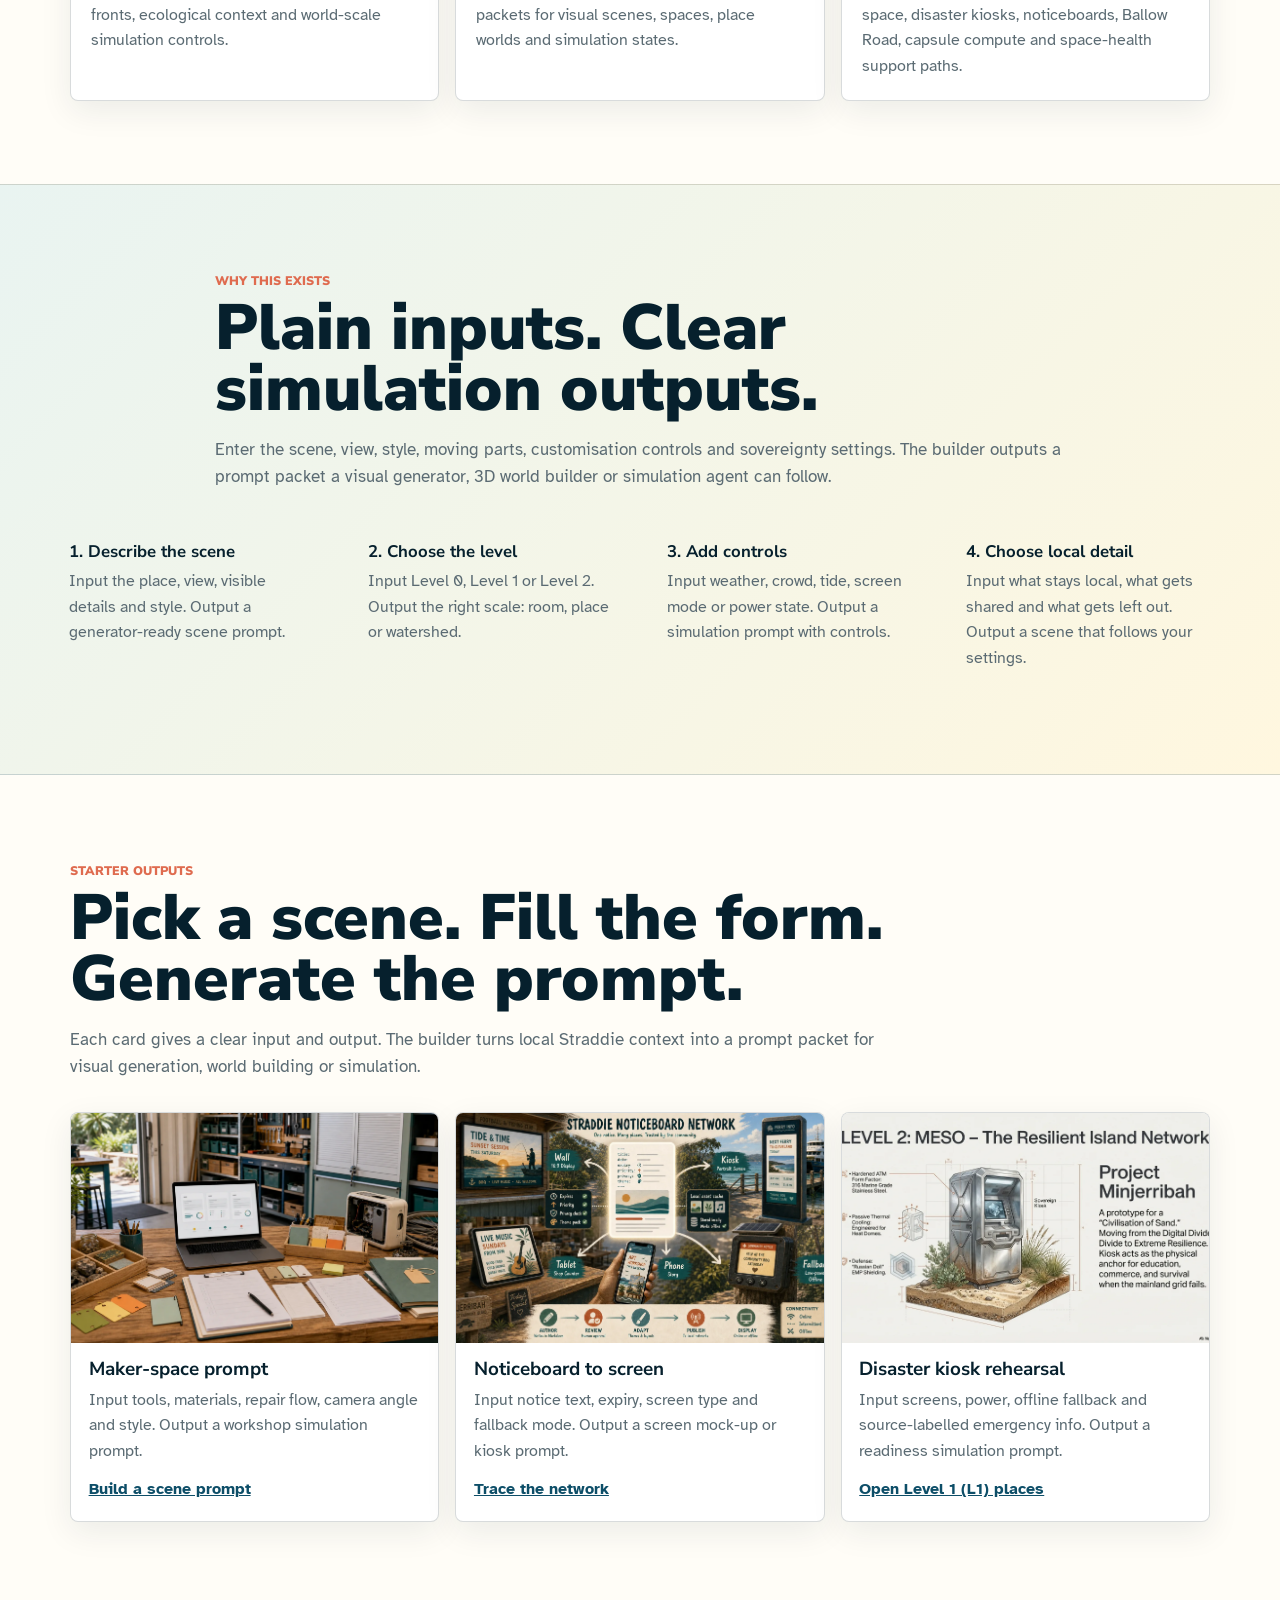
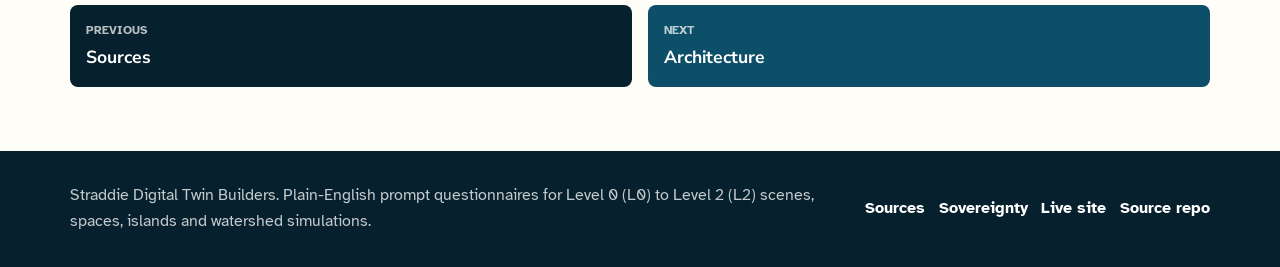
==== commit a7d73c20: "Make builder copy self-sovereign" ====
--- a/index.html
+++ b/index.html
@@ -22,7 +22,7 @@
         <img class="hero-media" src="assets/img/digital-twin-builders-hero.png" alt="A coastal planning table with layered maps of Minjerribah and Moreton Bay, Markdown forms, small scale blocks and civic simulation notes">
         <div class="hero-shade" aria-hidden="true"></div>
         <div class="hero-copy">
-          <h1 id="hero-title">Straddie Digital Twin Builders</h1>
+          <h1 id="hero-title"><span>Straddie</span><span>Digital</span><span>Twin</span><span>Builders</span></h1>
           <p class="hero-lede">Plain-English questionnaires for turning rooms, venues, streets, island systems and the Moreton Bay watershed into .md prompt packets for visual generators, 3D world builders and simulation agents.</p>
           <div class="hero-actions">
             <a class="button primary" href="builders.html">Open the builders</a>
@@ -33,25 +33,25 @@
 
       <section class="notice-band" aria-label="Public framing">
         <strong>Draft public doorway.</strong>
-        <span>This site describes a prompt builder pattern, not a finished digital twin, an approval claim, a surveillance system or a plan to publish private data.</span>
+        <span>This builder follows the choices in the form. It drafts scenes and simulations; it does not publish private detail or pretend a mock-up is authority.</span>
       </section>
 
       <section class="section" aria-labelledby="gateway-title">
         <div class="section-heading">
           <span class="section-label">Gateway</span>
-          <h2 id="gateway-title">Start with Straddie. Scale the simulation by consent.</h2>
-          <p>The work begins with small, ordinary scene descriptions. A room, a bench, a notice screen, a ferry gateway, a maker-space, a kiosk, a street, an island, a catchment. Each page keeps one scale clear so a visual generator or world builder knows what to create and what not to invent.</p>
+          <h2 id="gateway-title">Choose the scale. Get the right prompt.</h2>
+          <p>Fill in a plain-English form for a room, bench, notice screen, ferry gateway, maker-space, kiosk, street, island or catchment. The form outputs a .md prompt packet for the right generator and the right level.</p>
         </div>
         <div class="door-grid">
           <a class="door-card" href="architecture.html">
             <span>01</span>
             <h3>Level 0 to Level 2 (L0-L2) Architecture</h3>
-            <p>How a private scene prompt can become a trusted place prompt, then an island or watershed simulation prompt.</p>
+            <p>Use Level 0 for a private scene. Use Level 1 for a local place. Use Level 2 for an island, bay or watershed simulation.</p>
           </a>
           <a class="door-card" href="l0.html">
             <span>02</span>
             <h3>Level 0 (L0) Private Space</h3>
-            <p>Rooms, homes, objects, devices, capsule interiors, privacy boundaries and owner-reviewed visual detail.</p>
+            <p>Rooms, homes, objects, devices, capsule interiors and visual detail chosen by the person closest to the scene.</p>
           </a>
           <a class="door-card" href="l1.html">
             <span>03</span>
@@ -60,7 +60,7 @@
           </a>
           <a class="door-card" href="l2.html">
             <span>04</span>
-            <h3>Level 2 (L2) Living Boundary</h3>
+            <h3>Level 2 (L2) Bay / Watershed</h3>
             <p>Minjerribah, Moreton Bay, catchments, public fronts, ecological context and world-scale simulation controls.</p>
           </a>
           <a class="door-card" href="builders.html">
@@ -79,48 +79,52 @@
       <section class="section accent-band" aria-labelledby="why-title">
         <div class="wide-copy">
           <span class="section-label">Why this exists</span>
-          <h2 id="why-title">A simulation starts as a scene a neighbour can recognise.</h2>
-          <p>A useful visual twin does not begin with a glowing dashboard. It begins when someone can say what should be visible, what should move, what can be customised, what evidence exists, what would be unsafe to invent, and who gets to correct the generated world.</p>
+          <h2 id="why-title">Plain inputs. Clear simulation outputs.</h2>
+          <p>Enter the scene, view, style, moving parts, customisation controls and sovereignty settings. The builder outputs a prompt packet a visual generator, 3D world builder or simulation agent can follow.</p>
         </div>
         <div class="method-grid">
           <article>
-            <strong>Describe before rendering</strong>
-            <span>Plain-English prompt packets make the first visual inspectable before maps, sensors or simulations get fancy.</span>
+            <strong>1. Describe the scene</strong>
+            <span>Input the place, view, visible details and style. Output a generator-ready scene prompt.</span>
           </article>
           <article>
-            <strong>Boundary before scale</strong>
-            <span>Level 0 (L0) stays private by default. Level 1 (L1) is permissioned. Level 2 (L2) uses public-safe and source-checked context.</span>
+            <strong>2. Choose the level</strong>
+            <span>Input Level 0, Level 1 or Level 2. Output the right scale: room, place or watershed.</span>
           </article>
           <article>
-            <strong>Simulation before commitment</strong>
-            <span>Mirror Country style rehearsal lets people test visuals, routes, crowds, weather and options before a grant, site decision or infrastructure push hardens.</span>
+            <strong>3. Add controls</strong>
+            <span>Input weather, crowd, tide, screen mode or power state. Output a simulation prompt with controls.</span>
+          </article>
+          <article>
+            <strong>4. Choose local detail</strong>
+            <span>Input what stays local, what gets shared and what gets left out. Output a scene that follows your settings.</span>
           </article>
         </div>
       </section>
 
       <section class="section" aria-labelledby="starter-title">
         <div class="section-heading">
-          <span class="section-label">First Straddie scenes</span>
-          <h2 id="starter-title">The first useful rooms are already nearby.</h2>
-          <p>These are not all the same project. They are different entry points into the same builder question: what does this place need a generator, agent, planner or neighbour to see, and what must stay out of the generated layer?</p>
+          <span class="section-label">Starter outputs</span>
+          <h2 id="starter-title">Pick a scene. Fill the form. Generate the prompt.</h2>
+          <p>Each card gives a clear input and output. The builder turns local Straddie context into a prompt packet for visual generation, world building or simulation.</p>
         </div>
         <div class="feature-grid three">
           <article class="feature-card">
             <img src="assets/img/forms-intake-desk.webp" alt="A workshop intake desk with paper forms, a laptop and organised repair parts">
             <h3>Maker-space prompt</h3>
-            <p>Tools, repairs, material offers, learning requests and small experiments become visual prompts for accurate workshop simulations.</p>
+            <p>Input tools, materials, repair flow, camera angle and style. Output a workshop simulation prompt.</p>
             <a href="builders.html">Build a scene prompt</a>
           </article>
           <article class="feature-card">
             <img src="assets/img/noticeboard-device-pipeline.webp" alt="A noticeboard pipeline showing one Markdown notice adapted to different public screens">
             <h3>Noticeboard to screen</h3>
-            <p>A local notice can become a screen mock-up, kiosk state, storyboard panel or interactive scene when expiry and source fields are clear.</p>
+            <p>Input notice text, expiry, screen type and fallback mode. Output a screen mock-up or kiosk prompt.</p>
             <a href="network.html">Trace the network</a>
           </article>
           <article class="feature-card">
             <img src="assets/img/resilient-island-network.webp" alt="Illustrated island network of rugged public screens and resilience nodes">
             <h3>Disaster kiosk rehearsal</h3>
-            <p>Everyday public screens can become readiness simulations if the content, review path, offline fallback and official-channel boundary are known first.</p>
+            <p>Input screens, power, offline fallback and source-labelled emergency info. Output a readiness simulation prompt.</p>
             <a href="l1.html">Open Level 1 (L1) places</a>
           </article>
         </div>
--- a/styles.css
+++ b/styles.css
@@ -199,6 +199,10 @@
   font-weight: 900;
 }
 
+.hero-copy h1 span {
+  display: block;
+}
+
 .hero-lede,
 .lede {
   font-size: clamp(1.04rem, 1.7vw, 1.28rem);
@@ -850,10 +854,23 @@
 
   .hero-copy {
     padding-top: 4rem;
+    width: calc(100% - 2rem);
   }
 
   .hero-copy h1 {
-    font-size: clamp(2.7rem, 16vw, 4.8rem);
+    max-width: 100%;
+    font-size: clamp(2.4rem, 12.5vw, 3.35rem);
+    line-height: .95;
+  }
+
+  .hero-lede {
+    max-width: 32ch;
+    font-size: .98rem;
+    line-height: 1.45;
+  }
+
+  .hero-actions .button {
+    width: 100%;
   }
 
   .section,
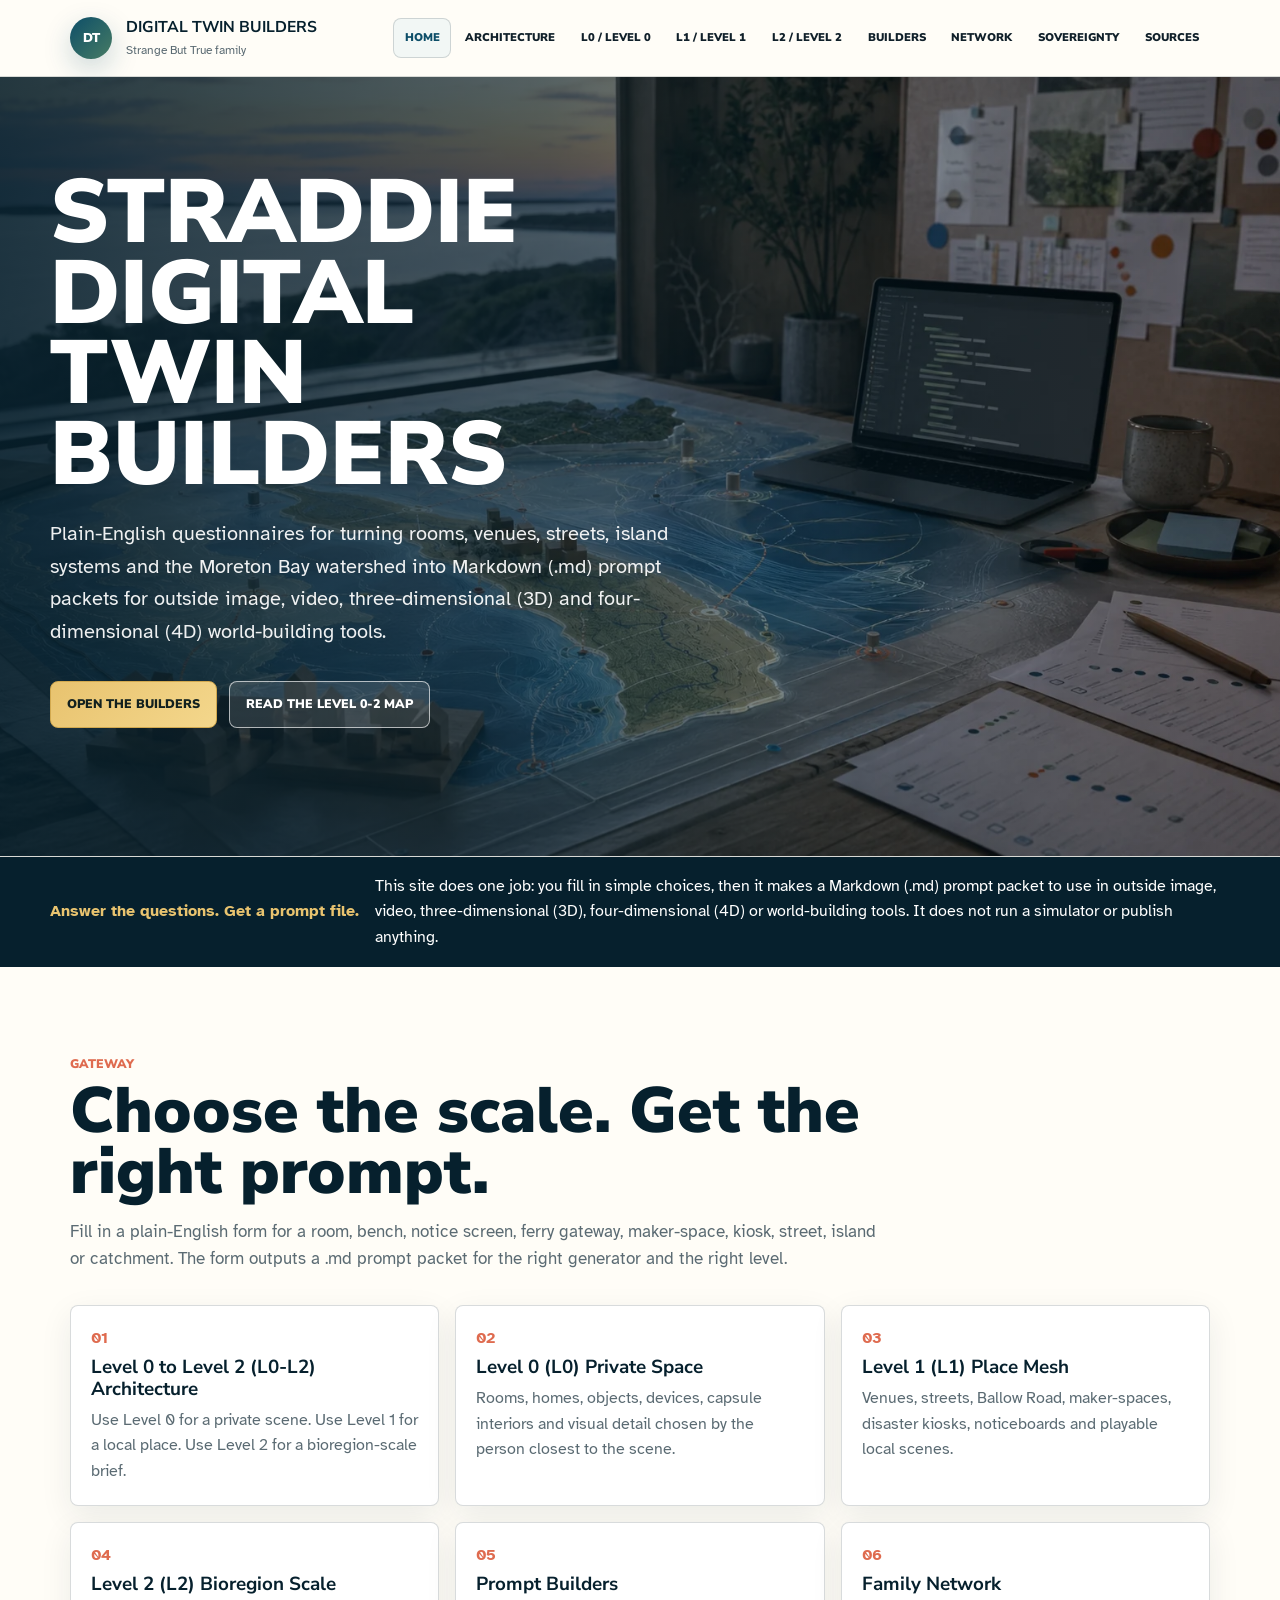
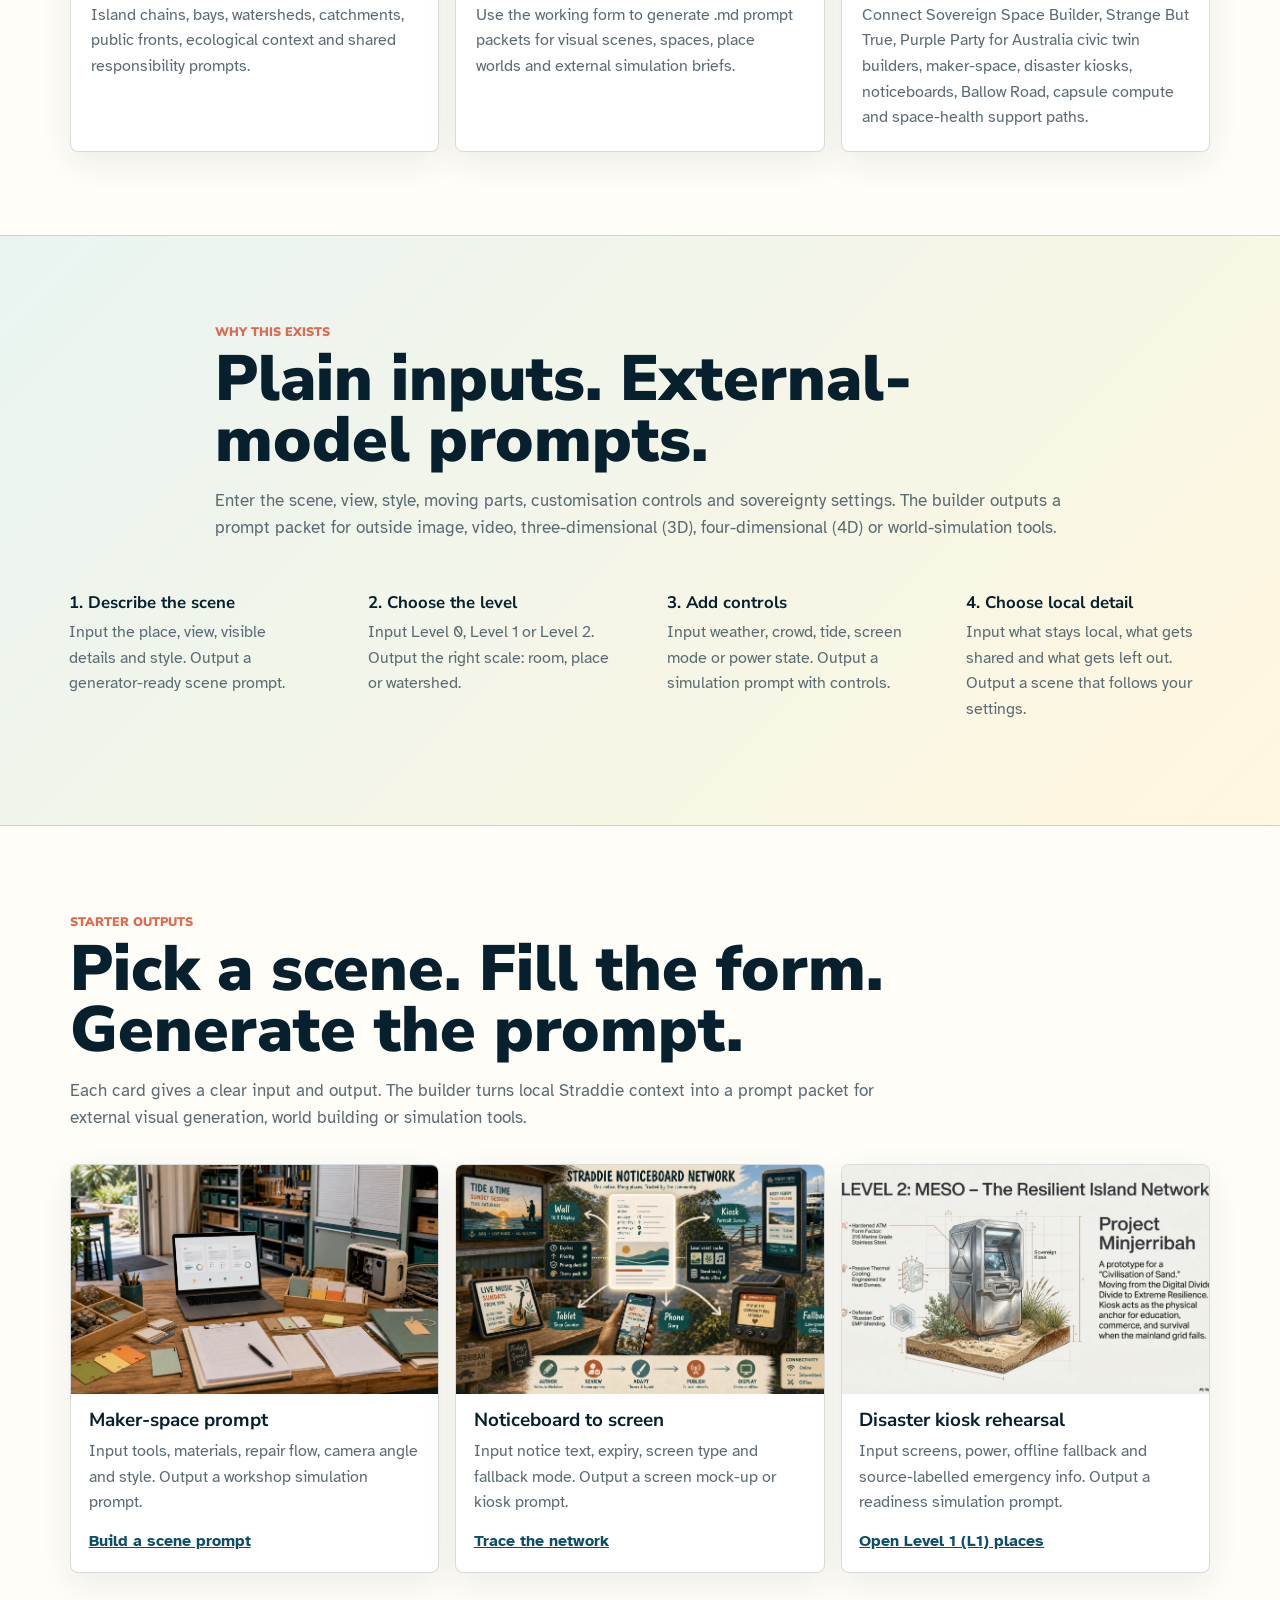
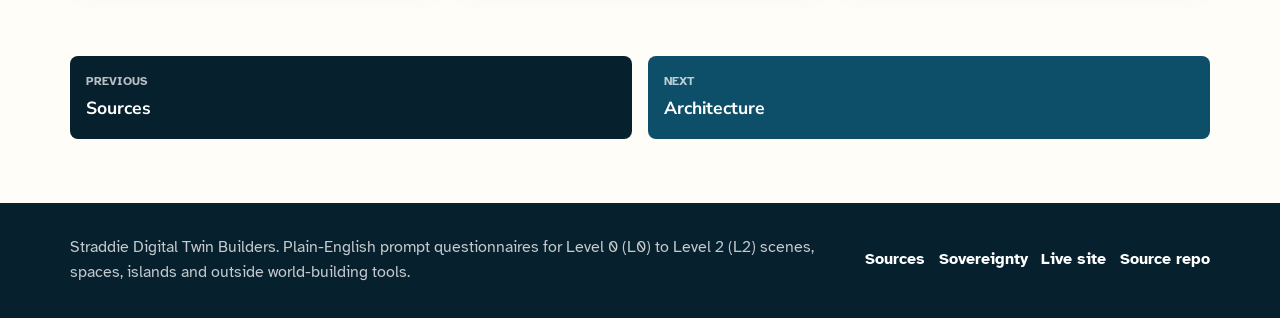
==== commit d868f138: "Clarify builder copy and hero media" ====
--- a/index.html
+++ b/index.html
@@ -3,10 +3,10 @@
   <head>
     <meta charset="utf-8">
     <meta name="viewport" content="width=device-width, initial-scale=1">
-    <meta name="description" content="Plain-English Markdown prompt builders for Straddie / Minjerribah digital twin scenes, visual generators and world-building simulations from Level 0 (L0) to Level 2 (L2).">
+    <meta name="description" content="Plain-English Markdown (.md) prompt builders for Straddie / Minjerribah digital twin scenes, external visual generators and world-building tools from Level 0 (L0) to Level 2 (L2).">
     <meta property="og:title" content="Straddie Digital Twin Builders">
     <meta property="og:description" content="A Strange But True family site for spawning plain-English visual and world-builder prompts from rooms, places and Moreton Bay watershed scenes.">
-    <meta property="og:image" content="assets/img/digital-twin-builders-hero.png">
+    <meta property="og:image" content="assets/img/digital-twin-builders-hero.webp">
     <title>Straddie Digital Twin Builders</title>
     <link rel="preconnect" href="https://fonts.googleapis.com">
     <link rel="preconnect" href="https://fonts.gstatic.com" crossorigin>
@@ -19,11 +19,11 @@
 
     <main id="main">
       <section class="hero" id="top" aria-labelledby="hero-title">
-        <img class="hero-media" src="assets/img/digital-twin-builders-hero.png" alt="A coastal planning table with layered maps of Minjerribah and Moreton Bay, Markdown forms, small scale blocks and civic simulation notes">
+        <img class="hero-media" src="assets/img/digital-twin-builders-hero.webp" alt="A coastal planning table with layered maps of Minjerribah and Moreton Bay, Markdown forms, small scale blocks and civic simulation notes">
         <div class="hero-shade" aria-hidden="true"></div>
         <div class="hero-copy">
           <h1 id="hero-title"><span>Straddie</span><span>Digital</span><span>Twin</span><span>Builders</span></h1>
-          <p class="hero-lede">Plain-English questionnaires for turning rooms, venues, streets, island systems and the Moreton Bay watershed into .md prompt packets for visual generators, 3D world builders and simulation agents.</p>
+          <p class="hero-lede">Plain-English questionnaires for turning rooms, venues, streets, island systems and the Moreton Bay watershed into Markdown (.md) prompt packets for outside image, video, three-dimensional (3D) and four-dimensional (4D) world-building tools.</p>
           <div class="hero-actions">
             <a class="button primary" href="builders.html">Open the builders</a>
             <a class="button secondary" href="architecture.html">Read the Level 0-2 map</a>
@@ -32,8 +32,8 @@
       </section>
 
       <section class="notice-band" aria-label="Public framing">
-        <strong>Draft public doorway.</strong>
-        <span>This builder follows the choices in the form. It drafts scenes and simulations; it does not publish private detail or pretend a mock-up is authority.</span>
+        <strong>Answer the questions. Get a prompt file.</strong>
+        <span>This site does one job: you fill in simple choices, then it makes a Markdown (.md) prompt packet to use in outside image, video, three-dimensional (3D), four-dimensional (4D) or world-building tools. It does not run a simulator or publish anything.</span>
       </section>
 
       <section class="section" aria-labelledby="gateway-title">
@@ -46,7 +46,7 @@
           <a class="door-card" href="architecture.html">
             <span>01</span>
             <h3>Level 0 to Level 2 (L0-L2) Architecture</h3>
-            <p>Use Level 0 for a private scene. Use Level 1 for a local place. Use Level 2 for an island, bay or watershed simulation.</p>
+            <p>Use Level 0 for a private scene. Use Level 1 for a local place. Use Level 2 for a bioregion-scale brief.</p>
           </a>
           <a class="door-card" href="l0.html">
             <span>02</span>
@@ -60,18 +60,18 @@
           </a>
           <a class="door-card" href="l2.html">
             <span>04</span>
-            <h3>Level 2 (L2) Bay / Watershed</h3>
-            <p>Minjerribah, Moreton Bay, catchments, public fronts, ecological context and world-scale simulation controls.</p>
+            <h3>Level 2 (L2) Bioregion Scale</h3>
+            <p>Island chains, bays, watersheds, catchments, public fronts, ecological context and shared responsibility prompts.</p>
           </a>
           <a class="door-card" href="builders.html">
             <span>05</span>
             <h3>Prompt Builders</h3>
-            <p>Use the working form to generate .md prompt packets for visual scenes, spaces, place worlds and simulation states.</p>
+            <p>Use the working form to generate .md prompt packets for visual scenes, spaces, place worlds and external simulation briefs.</p>
           </a>
           <a class="door-card" href="network.html">
             <span>06</span>
             <h3>Family Network</h3>
-            <p>Connect SSB, Strange But True, P4A, maker-space, disaster kiosks, noticeboards, Ballow Road, capsule compute and space-health support paths.</p>
+            <p>Connect Sovereign Space Builder, Strange But True, Purple Party for Australia civic twin builders, maker-space, disaster kiosks, noticeboards, Ballow Road, capsule compute and space-health support paths.</p>
           </a>
         </div>
       </section>
@@ -79,8 +79,8 @@
       <section class="section accent-band" aria-labelledby="why-title">
         <div class="wide-copy">
           <span class="section-label">Why this exists</span>
-          <h2 id="why-title">Plain inputs. Clear simulation outputs.</h2>
-          <p>Enter the scene, view, style, moving parts, customisation controls and sovereignty settings. The builder outputs a prompt packet a visual generator, 3D world builder or simulation agent can follow.</p>
+          <h2 id="why-title">Plain inputs. External-model prompts.</h2>
+          <p>Enter the scene, view, style, moving parts, customisation controls and sovereignty settings. The builder outputs a prompt packet for outside image, video, three-dimensional (3D), four-dimensional (4D) or world-simulation tools.</p>
         </div>
         <div class="method-grid">
           <article>
@@ -106,7 +106,7 @@
         <div class="section-heading">
           <span class="section-label">Starter outputs</span>
           <h2 id="starter-title">Pick a scene. Fill the form. Generate the prompt.</h2>
-          <p>Each card gives a clear input and output. The builder turns local Straddie context into a prompt packet for visual generation, world building or simulation.</p>
+          <p>Each card gives a clear input and output. The builder turns local Straddie context into a prompt packet for external visual generation, world building or simulation tools.</p>
         </div>
         <div class="feature-grid three">
           <article class="feature-card">
--- a/styles.css
+++ b/styles.css
@@ -22,6 +22,7 @@
 
 html {
   scroll-behavior: smooth;
+  overflow-x: hidden;
 }
 
 body {
@@ -30,6 +31,7 @@
   color: var(--ink);
   background: var(--paper);
   line-height: 1.6;
+  overflow-x: hidden;
 }
 
 a {
@@ -276,6 +278,12 @@
   white-space: nowrap;
 }
 
+.notice-band span {
+  min-width: 0;
+  max-width: 100%;
+  overflow-wrap: anywhere;
+}
+
 .section,
 .page-hero {
   max-width: 1180px;
@@ -290,9 +298,106 @@
   align-items: center;
 }
 
+.media-hero {
+  max-width: 1380px;
+  grid-template-columns: minmax(320px, .82fr) minmax(560px, 1.18fr);
+}
+
 .compact-hero {
   grid-template-columns: 1fr;
   padding-bottom: 3rem;
+}
+
+.visual-hero {
+  position: relative;
+  max-width: none;
+  min-height: min(760px, calc(100vh - 76px));
+  padding: 0;
+  display: grid;
+  grid-template-columns: 1fr;
+  gap: 0;
+  overflow: hidden;
+  background: var(--deep);
+  border-bottom: 1px solid var(--line);
+}
+
+.visual-hero::after {
+  content: "";
+  grid-area: 1 / 1;
+  z-index: 1;
+  background: linear-gradient(90deg, rgba(6, 32, 45, .9) 0%, rgba(6, 32, 45, .7) 37%, rgba(6, 32, 45, .16) 100%);
+  pointer-events: none;
+}
+
+.visual-hero > div {
+  grid-area: 1 / 1;
+  z-index: 2;
+  align-self: end;
+  width: min(780px, calc(100% - 2.5rem));
+  margin-left: max(1.25rem, calc((100vw - 1180px) / 2));
+  padding: clamp(5rem, 10vw, 8rem) 0 clamp(4rem, 7vw, 6rem);
+  color: var(--white);
+}
+
+.visual-hero .section-label {
+  color: var(--sand);
+}
+
+.visual-hero h1 {
+  color: var(--white);
+  text-shadow: 0 2px 24px rgba(0, 0, 0, .28);
+}
+
+.visual-hero .lede {
+  color: rgba(255, 255, 255, .92);
+}
+
+.visual-hero .image-card {
+  grid-area: 1 / 1;
+  width: 100%;
+  height: 100%;
+  margin: 0;
+  border: 0;
+  border-radius: 0;
+  box-shadow: none;
+  background: var(--deep);
+}
+
+.visual-hero .image-card img {
+  width: 100%;
+  height: 100%;
+  min-height: min(760px, calc(100vh - 76px));
+  aspect-ratio: auto;
+  object-fit: cover;
+}
+
+.visual-hero.contain-hero .image-card {
+  display: grid;
+  place-items: center;
+  background: radial-gradient(circle at 72% 48%, rgba(217, 238, 242, .22), rgba(6, 32, 45, .96) 58%);
+}
+
+.visual-hero.contain-hero .image-card img {
+  object-fit: contain;
+  object-position: right center;
+  padding: clamp(1rem, 3vw, 2.5rem) clamp(1rem, 5vw, 5rem) clamp(3rem, 5vw, 4.5rem) min(45vw, 850px);
+}
+
+.visual-hero.contain-hero > div {
+  width: min(480px, calc(100% - 2.5rem));
+}
+
+.visual-hero.contain-hero h1 {
+  font-size: clamp(2.25rem, 4.25vw, 4.35rem);
+}
+
+.visual-hero .image-card figcaption {
+  position: absolute;
+  width: 1px;
+  height: 1px;
+  overflow: hidden;
+  clip: rect(0 0 0 0);
+  white-space: nowrap;
 }
 
 .page-hero h1,
@@ -307,6 +412,14 @@
 
 .page-hero .lede {
   color: #33454c;
+}
+
+.page-hero.visual-hero h1 {
+  color: var(--white);
+}
+
+.page-hero.visual-hero .lede {
+  color: rgba(255, 255, 255, .92);
 }
 
 .section-heading {
@@ -502,6 +615,12 @@
   object-fit: cover;
 }
 
+.full-image-card img {
+  aspect-ratio: auto;
+  height: auto;
+  object-fit: contain;
+}
+
 .image-card figcaption {
   padding: .85rem 1rem;
   color: var(--muted);
@@ -520,10 +639,29 @@
 .timeline article,
 .source-list article {
   display: grid;
-  grid-template-columns: 90px minmax(0, 1fr);
   gap: 1.25rem;
   border-top: 1px solid var(--line);
   padding-top: 1.5rem;
+}
+
+.scale-row,
+.timeline article {
+  grid-template-columns: 90px minmax(0, 1fr);
+}
+
+.source-list article {
+  grid-template-columns: minmax(300px, .42fr) minmax(0, 1fr);
+  align-items: start;
+}
+
+.source-list strong {
+  display: block;
+  min-width: 0;
+  overflow-wrap: anywhere;
+}
+
+.source-list span {
+  min-width: 0;
 }
 
 .scale-row span,
@@ -812,6 +950,10 @@
     grid-template-columns: 1fr;
   }
 
+  .visual-hero {
+    padding: 0;
+  }
+
   .output-panel {
     position: static;
   }
@@ -836,12 +978,31 @@
 }
 
 @media (max-width: 640px) {
+  .nav {
+    gap: .5rem;
+    padding-left: .75rem;
+    padding-right: .75rem;
+  }
+
   .brand {
     min-width: 0;
+    gap: .6rem;
+  }
+
+  .brand-text strong {
+    max-width: 180px;
+    font-size: .86rem;
+    line-height: 1.05;
+    white-space: normal;
   }
 
   .brand-text span {
     display: none;
+  }
+
+  .nav-toggle {
+    padding: .55rem .65rem;
+    font-size: .76rem;
   }
 
   .hero {
@@ -879,6 +1040,46 @@
     padding-bottom: 3.5rem;
   }
 
+  .visual-hero {
+    min-height: 640px;
+    padding: 0;
+  }
+
+  .visual-hero::after {
+    background: linear-gradient(180deg, rgba(6, 32, 45, .16) 0%, rgba(6, 32, 45, .72) 52%, rgba(6, 32, 45, .92) 100%);
+  }
+
+  .visual-hero > div {
+    width: calc(100% - 2rem);
+    margin: 0 auto;
+    padding: 17rem 0 4rem;
+  }
+
+  .visual-hero .image-card img {
+    min-height: 640px;
+  }
+
+  .visual-hero.contain-hero .image-card img {
+    object-position: center top;
+    padding: 1rem 1rem 18rem;
+  }
+
+  .visual-hero.contain-hero > div {
+    width: calc(100% - 2rem);
+  }
+
+  .notice-band {
+    max-width: 100vw;
+    overflow: hidden;
+    align-items: start;
+  }
+
+  .notice-band span {
+    width: 100%;
+    display: block;
+    overflow-wrap: break-word;
+  }
+
   .scale-row,
   .timeline article,
   .source-list article {
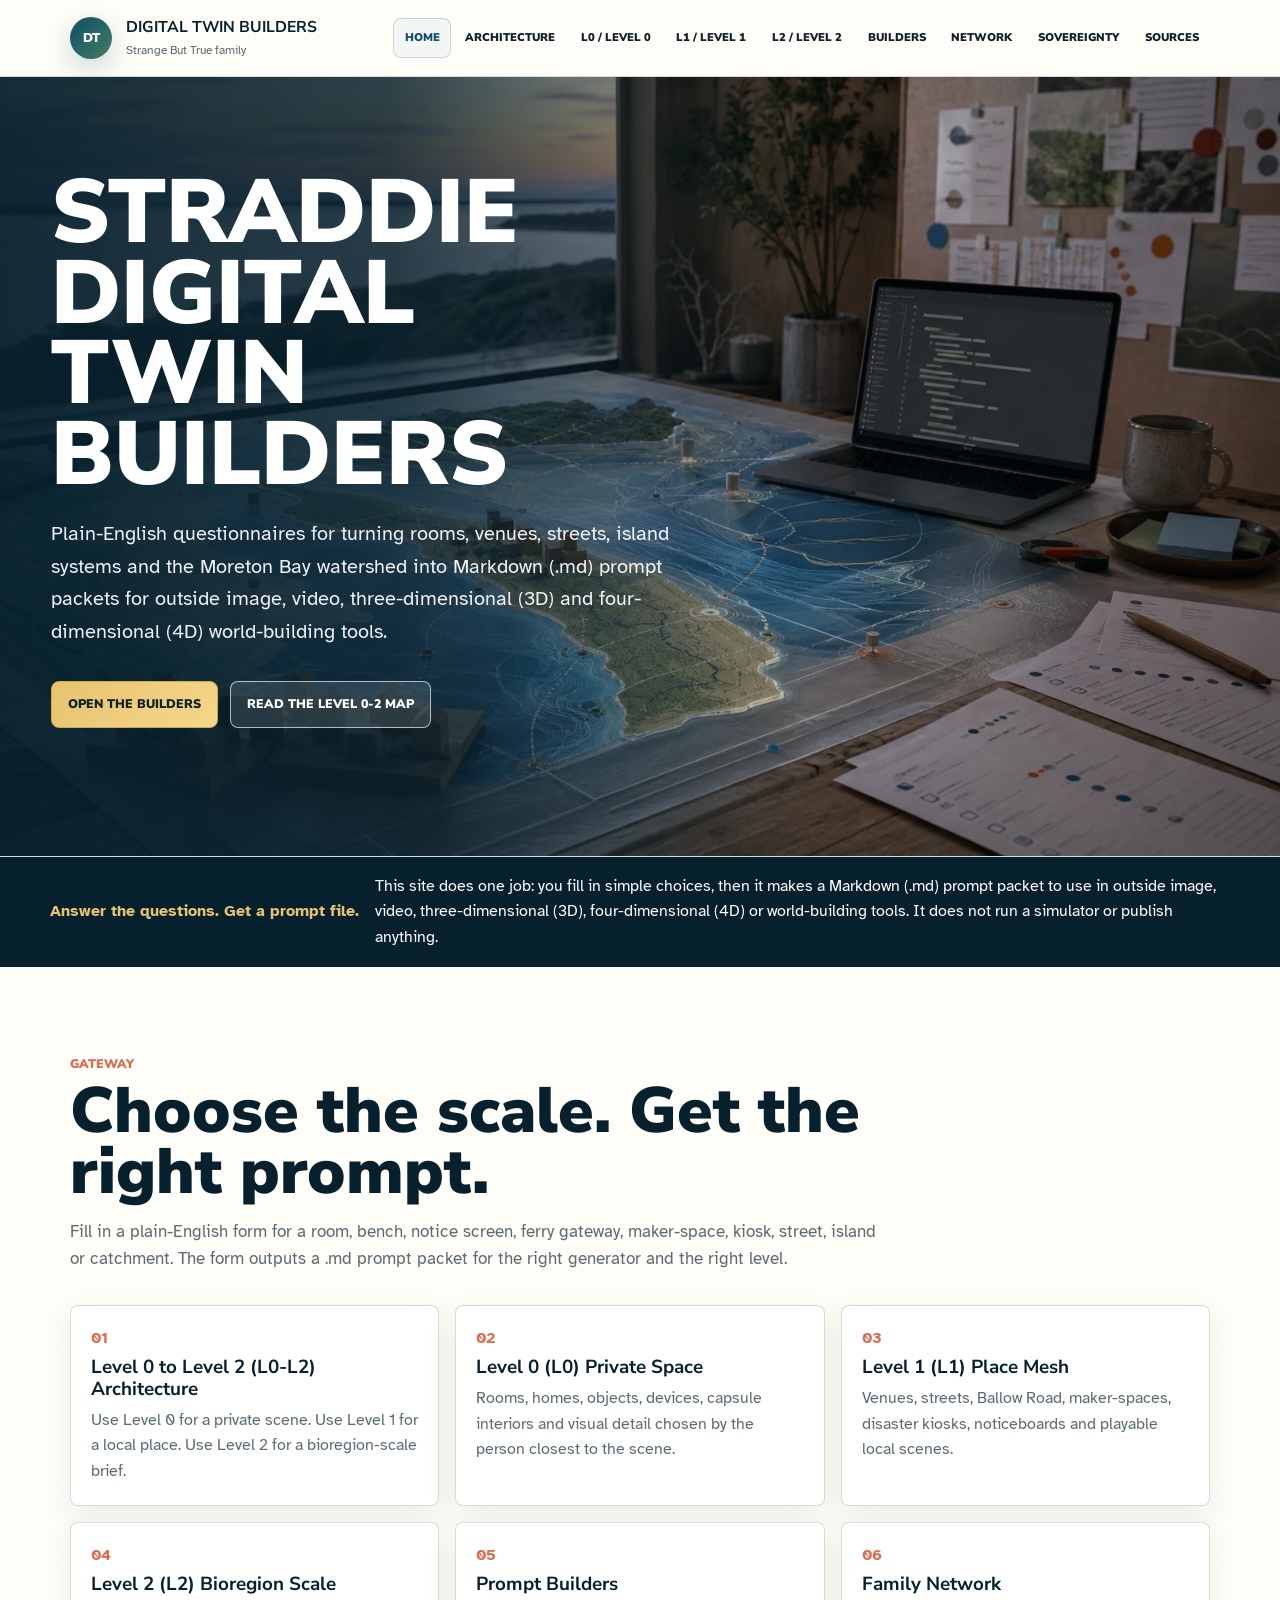
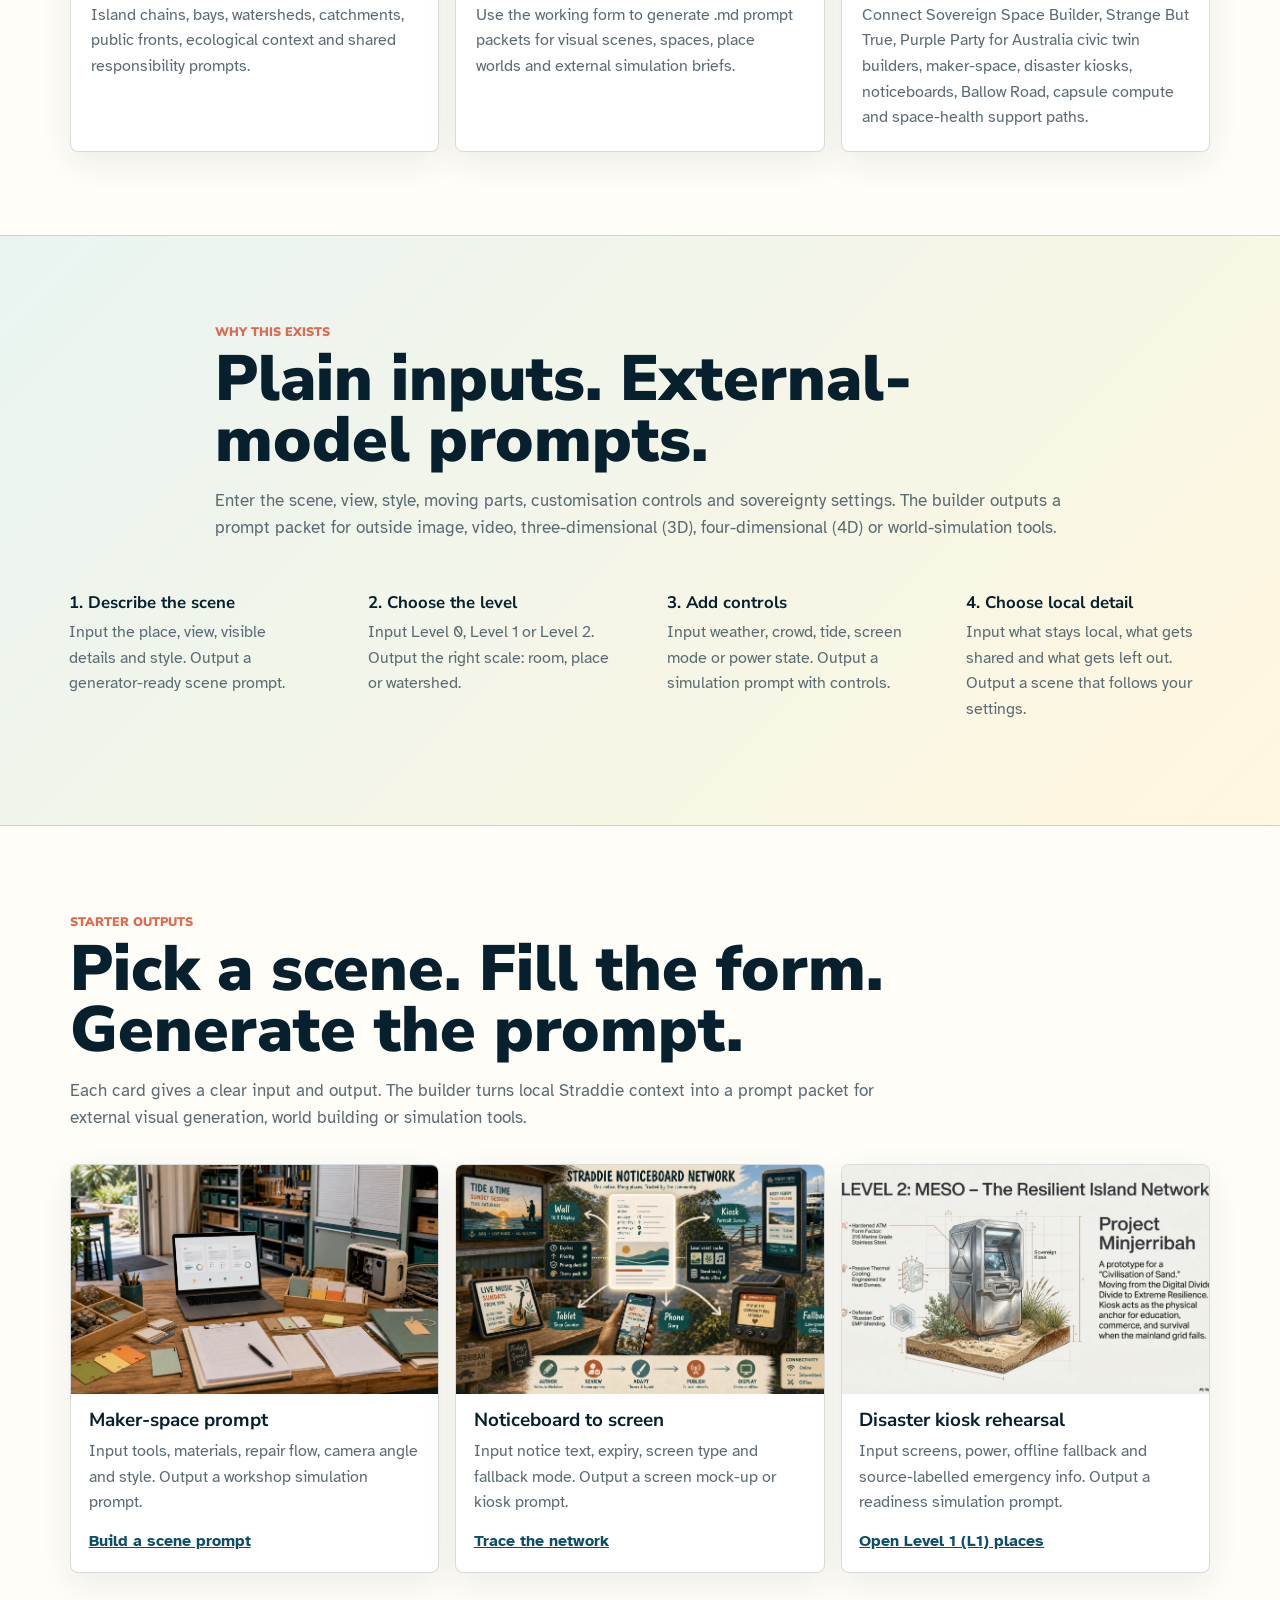
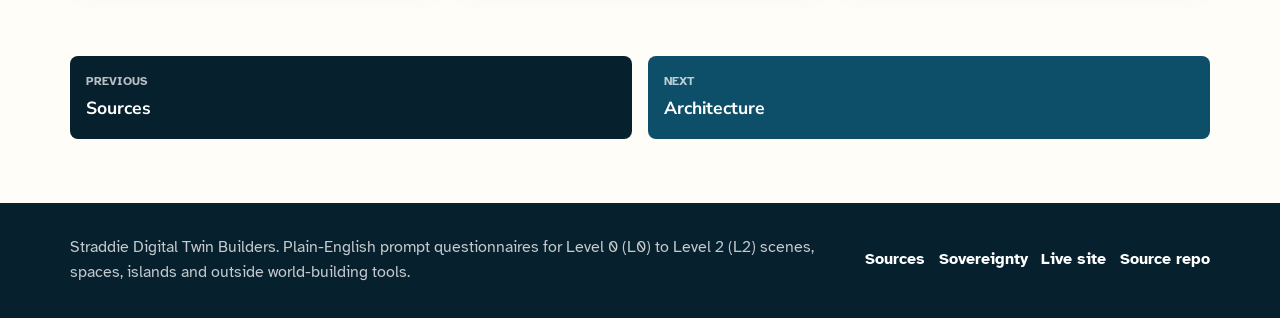
==== commit a3830484: "Add favicon coverage across site pages" ====
--- a/index.html
+++ b/index.html
@@ -12,7 +12,9 @@
     <link rel="preconnect" href="https://fonts.gstatic.com" crossorigin>
     <link href="https://fonts.googleapis.com/css2?family=Atkinson+Hyperlegible:wght@400;700&family=Nunito+Sans:wght@700;800;900&display=swap" rel="stylesheet">
     <link rel="stylesheet" href="styles.css">
-  </head>
+    <link rel="icon" href="assets/favicon.svg" type="image/svg+xml">
+  <link rel="shortcut icon" href="assets/favicon.ico" type="image/x-icon">
+</head>
   <body data-page="home">
     <a class="skip-link" href="#main">Skip to content</a>
     <header class="site-header" data-site-header></header>
--- a/styles.css
+++ b/styles.css
@@ -170,6 +170,16 @@
   border-bottom: 1px solid var(--line);
 }
 
+.hero::before {
+  content: "";
+  position: absolute;
+  inset: 0 auto 0 0;
+  z-index: 1;
+  width: min(940px, 64vw);
+  background: linear-gradient(90deg, rgba(6, 32, 45, .9) 0%, rgba(6, 32, 45, .78) 48%, rgba(6, 32, 45, .42) 76%, rgba(6, 32, 45, 0) 100%);
+  pointer-events: none;
+}
+
 .hero-media {
   position: absolute;
   inset: 0;
@@ -181,13 +191,15 @@
 .hero-shade {
   position: absolute;
   inset: 0;
-  background: linear-gradient(90deg, rgba(6, 32, 45, .88) 0%, rgba(6, 32, 45, .68) 43%, rgba(6, 32, 45, .14) 100%);
+  z-index: 1;
+  background: linear-gradient(90deg, rgba(6, 32, 45, .34) 0%, rgba(6, 32, 45, .18) 50%, rgba(6, 32, 45, .08) 100%);
 }
 
 .hero-copy {
   position: relative;
+  z-index: 2;
   width: min(720px, calc(100% - 2rem));
-  margin-left: max(1.25rem, calc((100vw - 1180px) / 2));
+  margin-left: clamp(1.25rem, 4vw, 4.75rem);
   padding: 5rem 0 7rem;
   color: var(--white);
 }
@@ -321,21 +333,34 @@
   border-bottom: 1px solid var(--line);
 }
 
+.visual-hero::before {
+  content: "";
+  position: absolute;
+  inset: 0 auto 0 0;
+  z-index: 1;
+  width: min(1040px, 64vw);
+  background: linear-gradient(90deg, rgba(6, 32, 45, .97) 0%, rgba(6, 32, 45, .91) 48%, rgba(6, 32, 45, .62) 76%, rgba(6, 32, 45, 0) 100%);
+  pointer-events: none;
+}
+
 .visual-hero::after {
   content: "";
-  grid-area: 1 / 1;
+  position: absolute;
+  inset: 0;
   z-index: 1;
-  background: linear-gradient(90deg, rgba(6, 32, 45, .9) 0%, rgba(6, 32, 45, .7) 37%, rgba(6, 32, 45, .16) 100%);
+  background:
+    linear-gradient(180deg, rgba(6, 32, 45, .08) 0%, rgba(6, 32, 45, .22) 58%, rgba(6, 32, 45, .42) 100%),
+    linear-gradient(90deg, rgba(6, 32, 45, .44) 0%, rgba(6, 32, 45, .22) 48%, rgba(6, 32, 45, .08) 100%);
   pointer-events: none;
 }
 
 .visual-hero > div {
   grid-area: 1 / 1;
   z-index: 2;
-  align-self: end;
-  width: min(780px, calc(100% - 2.5rem));
-  margin-left: max(1.25rem, calc((100vw - 1180px) / 2));
-  padding: clamp(5rem, 10vw, 8rem) 0 clamp(4rem, 7vw, 6rem);
+  align-self: center;
+  width: min(560px, 48vw, calc(100% - 2.5rem));
+  margin-left: clamp(1.25rem, 4vw, 4.75rem);
+  padding: clamp(4.5rem, 8vw, 7rem) 0;
   color: var(--white);
 }
 
@@ -345,11 +370,15 @@
 
 .visual-hero h1 {
   color: var(--white);
-  text-shadow: 0 2px 24px rgba(0, 0, 0, .28);
+  max-width: 11ch;
+  font-size: clamp(2.3rem, 4.25vw, 4.55rem);
+  text-shadow: 0 2px 24px rgba(0, 0, 0, .38);
 }
 
 .visual-hero .lede {
+  max-width: 520px;
   color: rgba(255, 255, 255, .92);
+  text-shadow: 0 2px 18px rgba(0, 0, 0, .36);
 }
 
 .visual-hero .image-card {
@@ -371,24 +400,11 @@
   object-fit: cover;
 }
 
-.visual-hero.contain-hero .image-card {
-  display: grid;
-  place-items: center;
-  background: radial-gradient(circle at 72% 48%, rgba(217, 238, 242, .22), rgba(6, 32, 45, .96) 58%);
-}
-
-.visual-hero.contain-hero .image-card img {
-  object-fit: contain;
-  object-position: right center;
-  padding: clamp(1rem, 3vw, 2.5rem) clamp(1rem, 5vw, 5rem) clamp(3rem, 5vw, 4.5rem) min(45vw, 850px);
-}
-
-.visual-hero.contain-hero > div {
-  width: min(480px, calc(100% - 2.5rem));
-}
-
-.visual-hero.contain-hero h1 {
-  font-size: clamp(2.25rem, 4.25vw, 4.35rem);
+body[data-page="l1"] .visual-hero .image-card img,
+body[data-page="network"] .visual-hero .image-card img,
+body[data-page="sources"] .visual-hero .image-card img,
+body[data-page="architecture"] .visual-hero .image-card img {
+  object-position: center center;
 }
 
 .visual-hero .image-card figcaption {
@@ -723,6 +739,39 @@
   padding: 1rem;
 }
 
+.dynamic-fields {
+  display: grid;
+  gap: 1rem;
+}
+
+fieldset > .dynamic-fields {
+  gap: .85rem;
+}
+
+.builder-note {
+  display: grid;
+  gap: .3rem;
+  margin-bottom: 1rem;
+  padding: 1rem;
+  border: 1px solid rgba(13, 78, 104, .18);
+  border-left: 5px solid var(--bay);
+  border-radius: var(--radius);
+  background: #f7fbfa;
+}
+
+.builder-note strong {
+  color: var(--deep);
+  font-family: "Nunito Sans", Arial, sans-serif;
+  font-size: 1.05rem;
+}
+
+.builder-note span,
+.field-guidance,
+.field-help,
+.output-hint {
+  color: var(--muted);
+}
+
 fieldset {
   border: 1px solid var(--line);
   border-radius: var(--radius);
@@ -730,6 +779,10 @@
   padding: 1rem;
 }
 
+.prompt-step {
+  margin-bottom: 0;
+}
+
 legend {
   padding: 0 .35rem;
   font-family: "Nunito Sans", Arial, sans-serif;
@@ -743,6 +796,21 @@
   margin-bottom: .9rem;
   font-weight: 700;
   color: var(--deep);
+}
+
+label:last-child {
+  margin-bottom: 0;
+}
+
+.field-guidance {
+  margin: 0 0 1rem;
+  font-size: .94rem;
+}
+
+.field-help {
+  font-weight: 400;
+  font-size: .88rem;
+  line-height: 1.4;
 }
 
 input,
@@ -773,8 +841,14 @@
   font-size: 1.2rem;
 }
 
+.output-hint {
+  margin: -.35rem 0 .85rem;
+  font-size: .92rem;
+}
+
 .output-panel textarea {
-  min-height: 760px;
+  min-height: 360px;
+  max-height: 62vh;
   font-family: Consolas, "Liberation Mono", monospace;
   font-size: .9rem;
   line-height: 1.5;
@@ -1013,6 +1087,12 @@
     background: linear-gradient(180deg, rgba(6, 32, 45, .9) 0%, rgba(6, 32, 45, .74) 58%, rgba(6, 32, 45, .4) 100%);
   }
 
+  .hero::before,
+  .visual-hero::before {
+    width: 100%;
+    background: linear-gradient(180deg, rgba(6, 32, 45, .18) 0%, rgba(6, 32, 45, .42) 38%, rgba(6, 32, 45, .78) 100%);
+  }
+
   .hero-copy {
     padding-top: 4rem;
     width: calc(100% - 2rem);
@@ -1050,22 +1130,22 @@
   }
 
   .visual-hero > div {
-    width: calc(100% - 2rem);
-    margin: 0 auto;
-    padding: 17rem 0 4rem;
+    width: 100%;
+    max-width: 100%;
+    margin: 0;
+    padding: 17rem 1rem 4rem;
+  }
+
+  .visual-hero .lede {
+    max-width: min(34ch, 100%);
+    font-size: .98rem;
+    line-height: 1.45;
+    overflow-wrap: normal;
+    word-break: normal;
   }
 
   .visual-hero .image-card img {
     min-height: 640px;
-  }
-
-  .visual-hero.contain-hero .image-card img {
-    object-position: center top;
-    padding: 1rem 1rem 18rem;
-  }
-
-  .visual-hero.contain-hero > div {
-    width: calc(100% - 2rem);
   }
 
   .notice-band {
